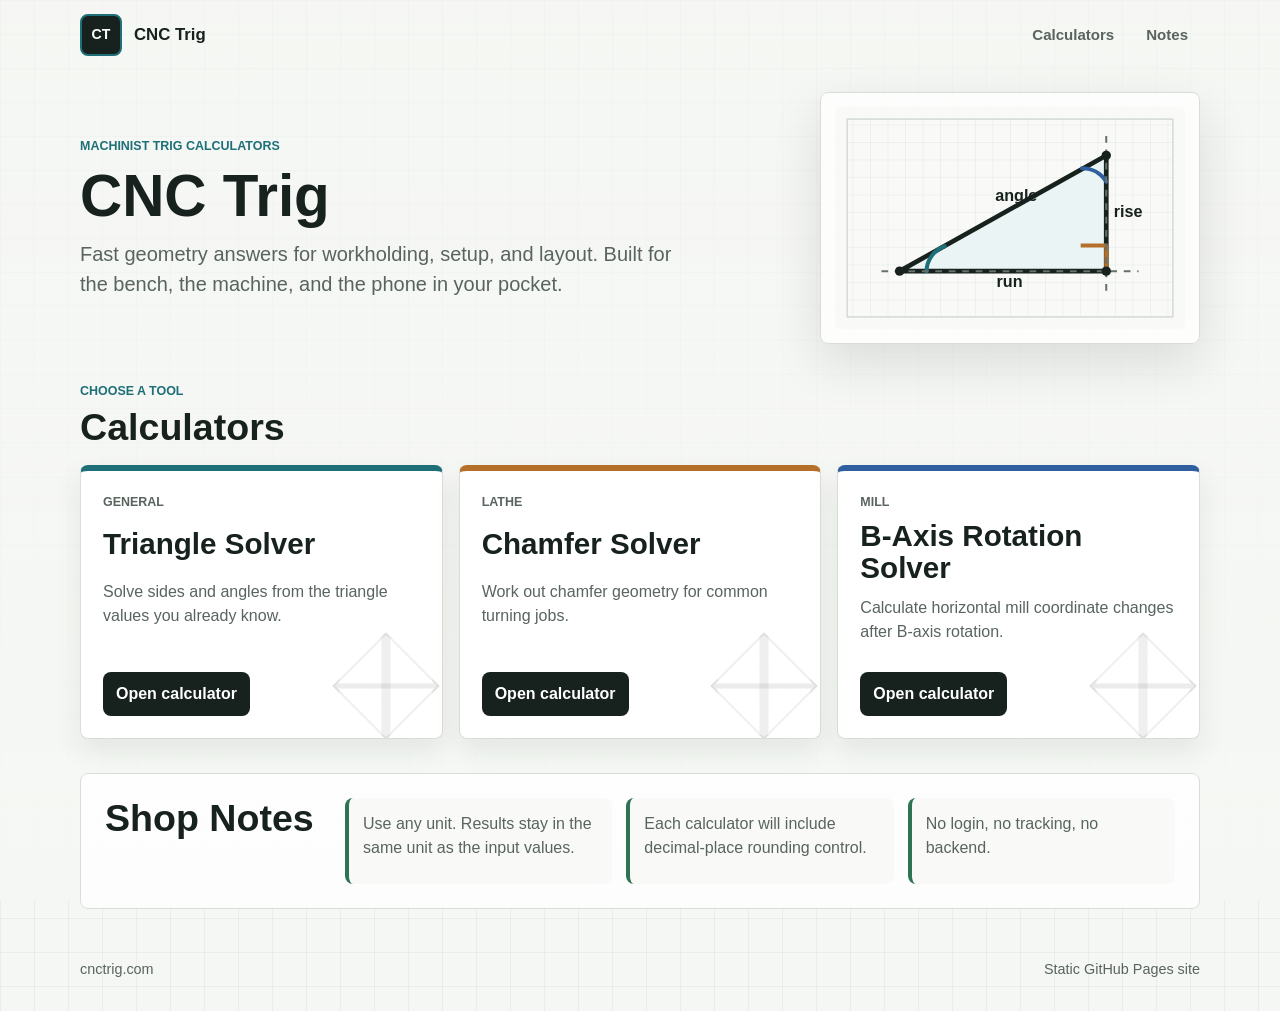
==== index.html @ 96c4a6f0 "Add CNC Trig homepage" ====
<!doctype html>
<html lang="en">
  <head>
    <meta charset="utf-8">
    <meta name="viewport" content="width=device-width, initial-scale=1">
    <meta name="description" content="Shop-friendly trig and geometry calculators for machinists.">
    <title>CNC Trig | Machinist Calculators</title>
    <link rel="stylesheet" href="styles.css">
  </head>
  <body>
    <header class="site-header">
      <a class="brand" href="index.html" aria-label="CNC Trig home">
        <span class="brand-mark" aria-hidden="true">CT</span>
        <span>CNC Trig</span>
      </a>
      <nav class="top-nav" aria-label="Primary navigation">
        <a href="#calculators">Calculators</a>
        <a href="#notes">Notes</a>
      </nav>
    </header>

    <main>
      <section class="intro-section" aria-labelledby="page-title">
        <div class="intro-copy">
          <p class="eyebrow">Machinist Trig Calculators</p>
          <h1 id="page-title">CNC Trig</h1>
          <p class="intro-text">
            Fast geometry answers for workholding, setup, and layout. Built for the bench, the machine,
            and the phone in your pocket.
          </p>
        </div>

        <figure class="diagram-panel" aria-label="Machinist triangle diagram">
          <img src="assets/cnc-trig-mark.svg" alt="Right triangle layout diagram with grid and angle marks">
        </figure>
      </section>

      <section class="calculator-section" id="calculators" aria-labelledby="calculator-heading">
        <div class="section-heading">
          <p class="eyebrow">Choose A Tool</p>
          <h2 id="calculator-heading">Calculators</h2>
        </div>

        <div class="calculator-grid">
          <a class="calculator-card card-triangle" href="calculators/triangle.html">
            <span class="card-kicker">General</span>
            <span class="card-title">Triangle Solver</span>
            <span class="card-copy">Solve sides and angles from the triangle values you already know.</span>
            <span class="card-action">Open calculator</span>
          </a>

          <a class="calculator-card card-chamfer" href="calculators/lathe-chamfer.html">
            <span class="card-kicker">Lathe</span>
            <span class="card-title">Chamfer Solver</span>
            <span class="card-copy">Work out chamfer geometry for common turning jobs.</span>
            <span class="card-action">Open calculator</span>
          </a>

          <a class="calculator-card card-axis" href="calculators/b-axis-rotation.html">
            <span class="card-kicker">Mill</span>
            <span class="card-title">B-Axis Rotation Solver</span>
            <span class="card-copy">Calculate horizontal mill coordinate changes after B-axis rotation.</span>
            <span class="card-action">Open calculator</span>
          </a>
        </div>
      </section>

      <section class="notes-section" id="notes" aria-labelledby="notes-heading">
        <h2 id="notes-heading">Shop Notes</h2>
        <div class="note-list">
          <p>Use any unit. Results stay in the same unit as the input values.</p>
          <p>Each calculator will include decimal-place rounding control.</p>
          <p>No login, no tracking, no backend.</p>
        </div>
      </section>
    </main>

    <footer class="site-footer">
      <span>cnctrig.com</span>
      <span>Static GitHub Pages site</span>
    </footer>
  </body>
</html>
---- styles.css ----
:root {
  color-scheme: light;
  --bg: #f5f7f4;
  --panel: #ffffff;
  --ink: #17211d;
  --muted: #58645d;
  --line: #d8ded6;
  --steel: #1f6f78;
  --blue: #2f5f9e;
  --green: #2f7355;
  --brass: #b46f2a;
  --shadow: 0 18px 50px rgba(24, 32, 29, 0.12);
  --radius: 8px;
}

* {
  box-sizing: border-box;
}

html {
  scroll-behavior: smooth;
}

body {
  min-width: 320px;
  margin: 0;
  color: var(--ink);
  font-family: Arial, Helvetica, sans-serif;
  line-height: 1.5;
  letter-spacing: 0;
  background:
    linear-gradient(rgba(23, 33, 29, 0.045) 1px, transparent 1px),
    linear-gradient(90deg, rgba(23, 33, 29, 0.045) 1px, transparent 1px),
    var(--bg);
  background-size: 34px 34px;
}

body::before {
  position: fixed;
  inset: 0;
  z-index: -1;
  content: "";
  background: linear-gradient(180deg, rgba(245, 247, 244, 0.55), rgba(245, 247, 244, 0.96));
  pointer-events: none;
}

a {
  color: inherit;
}

.site-header,
.site-footer,
main {
  width: min(1120px, calc(100% - 32px));
  margin-inline: auto;
}

.site-header {
  display: flex;
  align-items: center;
  justify-content: space-between;
  gap: 20px;
  min-height: 70px;
}

.brand {
  display: inline-flex;
  align-items: center;
  gap: 12px;
  color: var(--ink);
  font-size: 1.05rem;
  font-weight: 800;
  text-decoration: none;
}

.brand-mark {
  display: inline-grid;
  width: 42px;
  height: 42px;
  place-items: center;
  color: #ffffff;
  font-size: 0.88rem;
  background: var(--ink);
  border: 2px solid var(--steel);
  border-radius: var(--radius);
}

.top-nav {
  display: flex;
  gap: 8px;
  align-items: center;
}

.top-nav a {
  min-height: 40px;
  padding: 9px 12px;
  color: var(--muted);
  font-size: 0.94rem;
  font-weight: 700;
  text-decoration: none;
  border-radius: var(--radius);
}

.top-nav a:hover,
.top-nav a:focus-visible {
  color: var(--ink);
  background: rgba(31, 111, 120, 0.1);
  outline: none;
}

main {
  padding-bottom: 28px;
}

.intro-section {
  display: grid;
  grid-template-columns: minmax(0, 1fr) minmax(260px, 380px);
  gap: 28px;
  align-items: center;
  min-height: 270px;
  padding: 22px 0 24px;
}

.intro-copy {
  max-width: 680px;
}

.eyebrow {
  margin: 0 0 10px;
  color: var(--steel);
  font-size: 0.78rem;
  font-weight: 800;
  text-transform: uppercase;
}

h1,
h2,
p {
  margin-top: 0;
}

h1 {
  max-width: 780px;
  margin-bottom: 14px;
  font-size: clamp(2.15rem, 5vw, 3.65rem);
  line-height: 1.02;
  letter-spacing: 0;
}

h2 {
  margin-bottom: 0;
  font-size: clamp(1.7rem, 4vw, 2.35rem);
  line-height: 1.08;
  letter-spacing: 0;
}

.intro-text {
  max-width: 620px;
  margin-bottom: 0;
  color: var(--muted);
  font-size: clamp(1rem, 2.4vw, 1.25rem);
}

.diagram-panel {
  justify-self: end;
  width: min(100%, 380px);
  min-height: 210px;
  margin: 0;
  padding: 14px;
  background: rgba(255, 255, 255, 0.74);
  border: 1px solid var(--line);
  border-radius: var(--radius);
  box-shadow: var(--shadow);
}

.diagram-panel img {
  display: block;
  width: 100%;
  height: auto;
}

.calculator-section {
  padding: 14px 0 34px;
}

.section-heading {
  display: block;
  margin-bottom: 18px;
}

.section-heading .eyebrow {
  margin-bottom: 6px;
}

.calculator-grid {
  display: grid;
  grid-template-columns: repeat(3, minmax(0, 1fr));
  gap: 16px;
}

.calculator-card {
  position: relative;
  display: grid;
  min-height: 250px;
  padding: 22px;
  overflow: hidden;
  text-decoration: none;
  background: var(--panel);
  border: 1px solid var(--line);
  border-top: 6px solid var(--steel);
  border-radius: var(--radius);
  box-shadow: 0 12px 28px rgba(24, 32, 29, 0.08);
  transition: transform 150ms ease, box-shadow 150ms ease, border-color 150ms ease;
}

.calculator-card::after {
  position: absolute;
  right: 18px;
  bottom: 14px;
  width: 72px;
  height: 72px;
  content: "";
  background:
    linear-gradient(135deg, transparent 47%, rgba(23, 33, 29, 0.12) 48% 52%, transparent 53%),
    linear-gradient(45deg, transparent 45%, rgba(23, 33, 29, 0.1) 46% 54%, transparent 55%);
  border: 2px solid rgba(23, 33, 29, 0.1);
  opacity: 0.7;
  transform: rotate(45deg);
}

.calculator-card:hover,
.calculator-card:focus-visible {
  border-color: rgba(23, 33, 29, 0.22);
  box-shadow: 0 18px 38px rgba(24, 32, 29, 0.14);
  outline: none;
  transform: translateY(-3px);
}

.card-triangle {
  border-top-color: var(--steel);
}

.card-chamfer {
  border-top-color: var(--brass);
}

.card-axis {
  border-top-color: var(--blue);
}

.card-kicker,
.card-title,
.card-copy,
.card-action {
  position: relative;
  z-index: 1;
}

.card-kicker {
  color: var(--muted);
  font-size: 0.78rem;
  font-weight: 800;
  text-transform: uppercase;
}

.card-title {
  align-self: start;
  margin-top: 8px;
  color: var(--ink);
  font-size: clamp(1.45rem, 2.4vw, 1.85rem);
  font-weight: 800;
  line-height: 1.08;
}

.card-copy {
  align-self: start;
  margin-top: 12px;
  color: var(--muted);
  font-size: 1rem;
}

.card-action {
  align-self: end;
  justify-self: start;
  min-height: 42px;
  margin-top: 28px;
  padding: 10px 13px;
  color: #ffffff;
  font-weight: 800;
  background: var(--ink);
  border-radius: var(--radius);
}

.notes-section {
  display: grid;
  grid-template-columns: 220px minmax(0, 1fr);
  gap: 20px;
  padding: 24px;
  background: rgba(255, 255, 255, 0.78);
  border: 1px solid var(--line);
  border-radius: var(--radius);
}

.note-list {
  display: grid;
  grid-template-columns: repeat(3, minmax(0, 1fr));
  gap: 14px;
}

.note-list p {
  min-height: 86px;
  margin: 0;
  padding: 14px;
  color: var(--muted);
  background: #f9faf8;
  border-left: 4px solid var(--green);
  border-radius: var(--radius);
}

.site-footer {
  display: flex;
  justify-content: space-between;
  gap: 16px;
  padding: 22px 0 30px;
  color: var(--muted);
  font-size: 0.9rem;
}

.placeholder-main {
  display: grid;
  min-height: calc(100vh - 136px);
  place-items: center;
  padding: 36px 0;
}

.placeholder-panel {
  width: min(720px, 100%);
  padding: 28px;
  background: var(--panel);
  border: 1px solid var(--line);
  border-top: 6px solid var(--steel);
  border-radius: var(--radius);
  box-shadow: var(--shadow);
}

.placeholder-panel p {
  color: var(--muted);
}

.back-link {
  display: inline-flex;
  min-height: 42px;
  align-items: center;
  margin-top: 14px;
  padding: 10px 13px;
  color: #ffffff;
  font-weight: 800;
  text-decoration: none;
  background: var(--ink);
  border-radius: var(--radius);
}

.back-link:hover,
.back-link:focus-visible {
  background: var(--steel);
  outline: none;
}

@media (max-width: 860px) {
  .intro-section,
  .calculator-grid,
  .notes-section,
  .note-list {
    grid-template-columns: 1fr;
  }

  .intro-section {
    gap: 20px;
    min-height: auto;
    padding-top: 18px;
  }

  .diagram-panel {
    max-width: 520px;
  }

  .calculator-card {
    min-height: 210px;
  }
}

@media (max-width: 560px) {
  .site-header,
  .site-footer,
  main {
    width: min(100% - 22px, 1120px);
  }

  .site-header,
  .site-footer {
    align-items: flex-start;
    flex-direction: column;
  }

  .top-nav {
    width: 100%;
  }

  .top-nav a {
    flex: 1;
    text-align: center;
  }

  .diagram-panel {
    padding: 12px;
  }

  .calculator-card,
  .notes-section,
  .placeholder-panel {
    padding: 18px;
  }
}
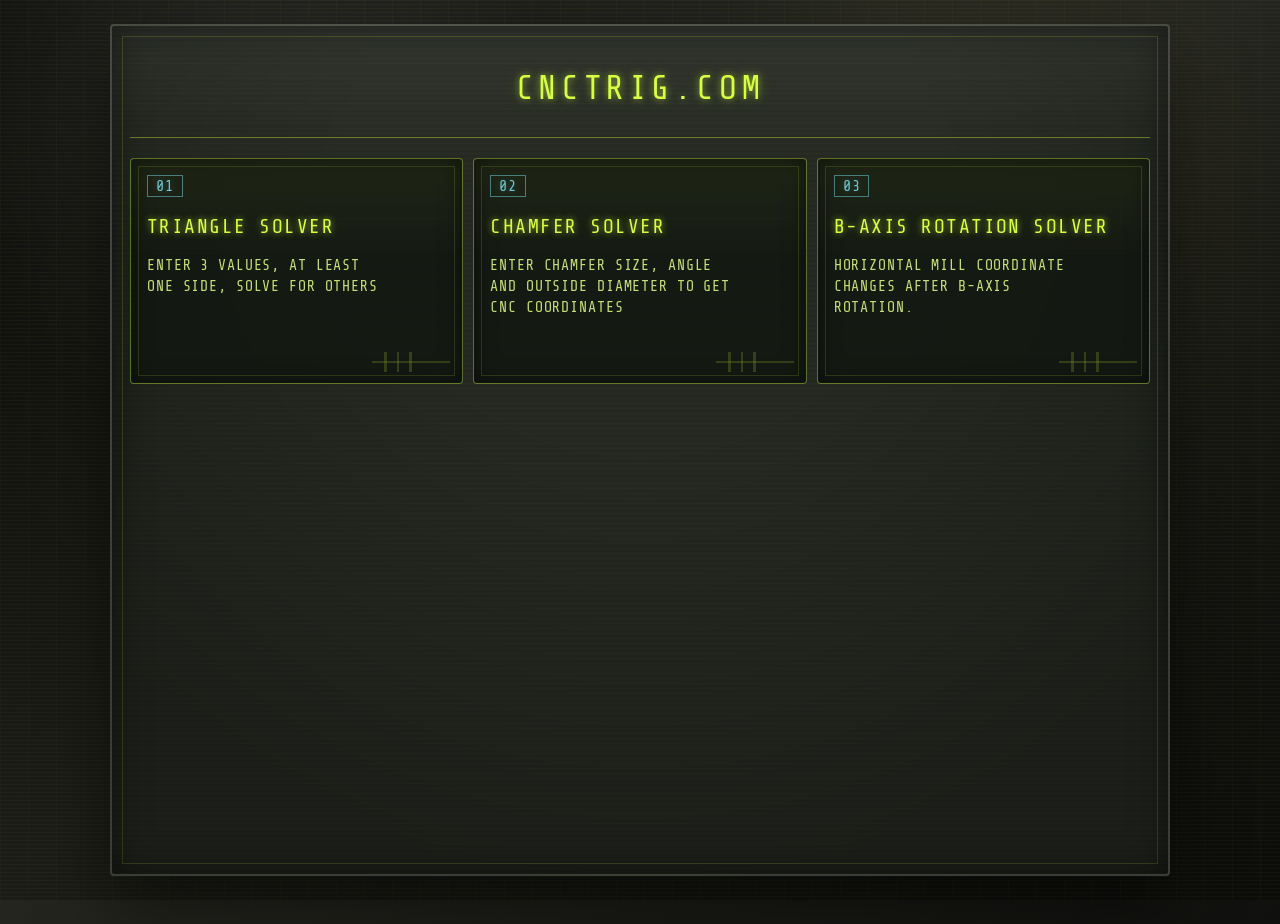
==== commit d6294e82: "Restyle homepage like CNC screen" ====
--- a/index.html
+++ b/index.html
@@ -3,81 +3,38 @@
   <head>
     <meta charset="utf-8">
     <meta name="viewport" content="width=device-width, initial-scale=1">
-    <meta name="description" content="Shop-friendly trig and geometry calculators for machinists.">
-    <title>CNC Trig | Machinist Calculators</title>
+    <meta name="description" content="TRIG AND GEOMETRY CALCULATORS FOR MACHINISTS.">
+    <title>CNC TRIG | MACHINIST CALCULATORS</title>
     <link rel="stylesheet" href="styles.css">
   </head>
   <body>
-    <header class="site-header">
-      <a class="brand" href="index.html" aria-label="CNC Trig home">
-        <span class="brand-mark" aria-hidden="true">CT</span>
-        <span>CNC Trig</span>
-      </a>
-      <nav class="top-nav" aria-label="Primary navigation">
-        <a href="#calculators">Calculators</a>
-        <a href="#notes">Notes</a>
-      </nav>
-    </header>
-
-    <main>
-      <section class="intro-section" aria-labelledby="page-title">
-        <div class="intro-copy">
-          <p class="eyebrow">Machinist Trig Calculators</p>
-          <h1 id="page-title">CNC Trig</h1>
-          <p class="intro-text">
-            Fast geometry answers for workholding, setup, and layout. Built for the bench, the machine,
-            and the phone in your pocket.
-          </p>
-        </div>
-
-        <figure class="diagram-panel" aria-label="Machinist triangle diagram">
-          <img src="assets/cnc-trig-mark.svg" alt="Right triangle layout diagram with grid and angle marks">
-        </figure>
+    <main class="screen-shell">
+      <section class="screen-header" aria-labelledby="page-title">
+        <h1 id="page-title">CNCTRIG.COM</h1>
       </section>
 
       <section class="calculator-section" id="calculators" aria-labelledby="calculator-heading">
-        <div class="section-heading">
-          <p class="eyebrow">Choose A Tool</p>
-          <h2 id="calculator-heading">Calculators</h2>
-        </div>
-
+        <h2 class="visually-hidden" id="calculator-heading">CALCULATORS</h2>
         <div class="calculator-grid">
           <a class="calculator-card card-triangle" href="calculators/triangle.html">
-            <span class="card-kicker">General</span>
-            <span class="card-title">Triangle Solver</span>
-            <span class="card-copy">Solve sides and angles from the triangle values you already know.</span>
-            <span class="card-action">Open calculator</span>
+            <span class="card-index">01</span>
+            <span class="card-title">TRIANGLE SOLVER</span>
+            <span class="card-copy">ENTER 3 VALUES, AT LEAST ONE SIDE, SOLVE FOR OTHERS</span>
           </a>
 
           <a class="calculator-card card-chamfer" href="calculators/lathe-chamfer.html">
-            <span class="card-kicker">Lathe</span>
-            <span class="card-title">Chamfer Solver</span>
-            <span class="card-copy">Work out chamfer geometry for common turning jobs.</span>
-            <span class="card-action">Open calculator</span>
+            <span class="card-index">02</span>
+            <span class="card-title">CHAMFER SOLVER</span>
+            <span class="card-copy">ENTER CHAMFER SIZE, ANGLE AND OUTSIDE DIAMETER TO GET CNC COORDINATES</span>
           </a>
 
           <a class="calculator-card card-axis" href="calculators/b-axis-rotation.html">
-            <span class="card-kicker">Mill</span>
-            <span class="card-title">B-Axis Rotation Solver</span>
-            <span class="card-copy">Calculate horizontal mill coordinate changes after B-axis rotation.</span>
-            <span class="card-action">Open calculator</span>
+            <span class="card-index">03</span>
+            <span class="card-title">B-AXIS ROTATION SOLVER</span>
+            <span class="card-copy">HORIZONTAL MILL COORDINATE CHANGES AFTER B-AXIS ROTATION.</span>
           </a>
         </div>
       </section>
-
-      <section class="notes-section" id="notes" aria-labelledby="notes-heading">
-        <h2 id="notes-heading">Shop Notes</h2>
-        <div class="note-list">
-          <p>Use any unit. Results stay in the same unit as the input values.</p>
-          <p>Each calculator will include decimal-place rounding control.</p>
-          <p>No login, no tracking, no backend.</p>
-        </div>
-      </section>
     </main>
-
-    <footer class="site-footer">
-      <span>cnctrig.com</span>
-      <span>Static GitHub Pages site</span>
-    </footer>
   </body>
 </html>
--- a/styles.css
+++ b/styles.css
@@ -1,16 +1,26 @@
 :root {
-  color-scheme: light;
-  --bg: #f5f7f4;
-  --panel: #ffffff;
-  --ink: #17211d;
-  --muted: #58645d;
-  --line: #d8ded6;
-  --steel: #1f6f78;
-  --blue: #2f5f9e;
-  --green: #2f7355;
-  --brass: #b46f2a;
-  --shadow: 0 18px 50px rgba(24, 32, 29, 0.12);
-  --radius: 8px;
+  color-scheme: dark;
+  --cabinet: #151612;
+  --screen: #242820;
+  --screen-deep: #181b16;
+  --phosphor: #d7ff42;
+  --phosphor-soft: #a7cb32;
+  --amber: #ffbf42;
+  --cyan: #6ec7d1;
+  --dim: #70805a;
+  --line: rgba(215, 255, 66, 0.38);
+  --line-strong: rgba(215, 255, 66, 0.72);
+  --shadow: 0 26px 70px rgba(0, 0, 0, 0.5);
+  --radius: 4px;
+}
+
+@font-face {
+  font-family: "Share Tech Mono";
+  src:
+    url("assets/fonts/ShareTechMono-Regular.ttf") format("truetype"),
+    local("Share Tech Mono"),
+    local("ShareTechMono-Regular");
+  font-display: swap;
 }
 
 * {
@@ -18,119 +28,111 @@
 }
 
 html {
-  scroll-behavior: smooth;
+  min-width: 320px;
 }
 
 body {
   min-width: 320px;
+  min-height: 100vh;
   margin: 0;
-  color: var(--ink);
-  font-family: Arial, Helvetica, sans-serif;
-  line-height: 1.5;
-  letter-spacing: 0;
-  background:
-    linear-gradient(rgba(23, 33, 29, 0.045) 1px, transparent 1px),
-    linear-gradient(90deg, rgba(23, 33, 29, 0.045) 1px, transparent 1px),
-    var(--bg);
-  background-size: 34px 34px;
-}
-
-body::before {
+  color: var(--phosphor);
+  font-family: "Share Tech Mono", "Courier New", Consolas, monospace;
+  line-height: 1.28;
+  letter-spacing: 0.055em;
+  text-transform: uppercase;
+  background:
+    radial-gradient(circle at 18% 12%, rgba(255, 255, 255, 0.08), transparent 24%),
+    radial-gradient(circle at 78% 20%, rgba(255, 191, 66, 0.06), transparent 26%),
+    linear-gradient(145deg, #0d0e0b, #25261f 48%, #10110e);
+}
+
+body::before,
+body::after {
   position: fixed;
   inset: 0;
+  pointer-events: none;
+  content: "";
+}
+
+body::before {
   z-index: -1;
-  content: "";
-  background: linear-gradient(180deg, rgba(245, 247, 244, 0.55), rgba(245, 247, 244, 0.96));
-  pointer-events: none;
+  background-image:
+    linear-gradient(rgba(215, 255, 66, 0.045) 1px, transparent 1px),
+    linear-gradient(90deg, rgba(215, 255, 66, 0.028) 1px, transparent 1px);
+  background-size: 100% 4px, 28px 28px;
+  mix-blend-mode: screen;
+}
+
+body::after {
+  background:
+    linear-gradient(rgba(255, 255, 255, 0.03), transparent 28%),
+    radial-gradient(circle at 50% 18%, transparent 0 30%, rgba(0, 0, 0, 0.24) 74%);
 }
 
 a {
   color: inherit;
 }
 
+.screen-shell,
 .site-header,
-.site-footer,
-main {
-  width: min(1120px, calc(100% - 32px));
+.placeholder-main {
+  width: min(1060px, calc(100% - 32px));
   margin-inline: auto;
 }
 
-.site-header {
-  display: flex;
-  align-items: center;
-  justify-content: space-between;
-  gap: 20px;
-  min-height: 70px;
-}
-
-.brand {
-  display: inline-flex;
-  align-items: center;
-  gap: 12px;
-  color: var(--ink);
-  font-size: 1.05rem;
-  font-weight: 800;
-  text-decoration: none;
-}
-
-.brand-mark {
-  display: inline-grid;
-  width: 42px;
-  height: 42px;
+.screen-shell {
+  position: relative;
+  min-height: calc(100vh - 48px);
+  margin-top: 24px;
+  margin-bottom: 24px;
+  padding: 18px;
+  overflow: hidden;
+  background:
+    linear-gradient(180deg, rgba(255, 255, 255, 0.04), transparent 14%),
+    var(--screen);
+  border: 2px solid #4d5146;
+  border-radius: var(--radius);
+  box-shadow: var(--shadow), inset 0 0 36px rgba(0, 0, 0, 0.56);
+}
+
+.screen-shell::before {
+  position: absolute;
+  inset: 10px;
+  z-index: 0;
+  content: "";
+  border: 1px solid rgba(215, 255, 66, 0.18);
+  pointer-events: none;
+}
+
+.screen-shell::after {
+  position: absolute;
+  inset: 0;
+  z-index: 0;
+  content: "";
+  background:
+    repeating-linear-gradient(
+      0deg,
+      rgba(255, 255, 255, 0.035) 0,
+      rgba(255, 255, 255, 0.035) 1px,
+      transparent 1px,
+      transparent 5px
+    );
+  opacity: 0.52;
+  pointer-events: none;
+}
+
+.screen-header,
+.calculator-section {
+  position: relative;
+  z-index: 1;
+}
+
+.screen-header {
+  display: grid;
+  min-height: 94px;
   place-items: center;
-  color: #ffffff;
-  font-size: 0.88rem;
-  background: var(--ink);
-  border: 2px solid var(--steel);
-  border-radius: var(--radius);
-}
-
-.top-nav {
-  display: flex;
-  gap: 8px;
-  align-items: center;
-}
-
-.top-nav a {
-  min-height: 40px;
-  padding: 9px 12px;
-  color: var(--muted);
-  font-size: 0.94rem;
-  font-weight: 700;
-  text-decoration: none;
-  border-radius: var(--radius);
-}
-
-.top-nav a:hover,
-.top-nav a:focus-visible {
-  color: var(--ink);
-  background: rgba(31, 111, 120, 0.1);
-  outline: none;
-}
-
-main {
-  padding-bottom: 28px;
-}
-
-.intro-section {
-  display: grid;
-  grid-template-columns: minmax(0, 1fr) minmax(260px, 380px);
-  gap: 28px;
-  align-items: center;
-  min-height: 270px;
-  padding: 22px 0 24px;
-}
-
-.intro-copy {
-  max-width: 680px;
-}
-
-.eyebrow {
-  margin: 0 0 10px;
-  color: var(--steel);
-  font-size: 0.78rem;
-  font-weight: 800;
-  text-transform: uppercase;
+  padding: 15px 12px 17px;
+  border-bottom: 1px solid var(--line);
 }
 
 h1,
@@ -140,211 +142,168 @@
 }
 
 h1 {
-  max-width: 780px;
-  margin-bottom: 14px;
-  font-size: clamp(2.15rem, 5vw, 3.65rem);
-  line-height: 1.02;
-  letter-spacing: 0;
+  margin-bottom: 0;
+  color: var(--phosphor);
+  font-size: 2.05rem;
+  font-weight: 400;
+  line-height: 1;
+  letter-spacing: 0.14em;
+  text-align: center;
+  text-shadow:
+    0 0 7px rgba(215, 255, 66, 0.55),
+    0 0 18px rgba(215, 255, 66, 0.22);
 }
 
 h2 {
   margin-bottom: 0;
-  font-size: clamp(1.7rem, 4vw, 2.35rem);
-  line-height: 1.08;
-  letter-spacing: 0;
-}
-
-.intro-text {
-  max-width: 620px;
-  margin-bottom: 0;
-  color: var(--muted);
-  font-size: clamp(1rem, 2.4vw, 1.25rem);
-}
-
-.diagram-panel {
-  justify-self: end;
-  width: min(100%, 380px);
-  min-height: 210px;
-  margin: 0;
-  padding: 14px;
-  background: rgba(255, 255, 255, 0.74);
-  border: 1px solid var(--line);
-  border-radius: var(--radius);
-  box-shadow: var(--shadow);
-}
-
-.diagram-panel img {
-  display: block;
-  width: 100%;
-  height: auto;
+  font-size: 1.5rem;
 }
 
 .calculator-section {
-  padding: 14px 0 34px;
-}
-
-.section-heading {
-  display: block;
-  margin-bottom: 18px;
-}
-
-.section-heading .eyebrow {
-  margin-bottom: 6px;
+  padding: 20px 0 2px;
 }
 
 .calculator-grid {
   display: grid;
   grid-template-columns: repeat(3, minmax(0, 1fr));
-  gap: 16px;
+  gap: 10px;
 }
 
 .calculator-card {
   position: relative;
   display: grid;
-  min-height: 250px;
-  padding: 22px;
+  grid-template-rows: auto auto 1fr;
+  min-height: 226px;
+  padding: 16px;
   overflow: hidden;
   text-decoration: none;
-  background: var(--panel);
+  background:
+    linear-gradient(180deg, rgba(215, 255, 66, 0.06), transparent 44%),
+    rgba(19, 23, 17, 0.84);
   border: 1px solid var(--line);
-  border-top: 6px solid var(--steel);
   border-radius: var(--radius);
-  box-shadow: 0 12px 28px rgba(24, 32, 29, 0.08);
-  transition: transform 150ms ease, box-shadow 150ms ease, border-color 150ms ease;
+  box-shadow: inset 0 0 22px rgba(0, 0, 0, 0.5);
+  transition: border-color 140ms ease, color 140ms ease, transform 140ms ease, background-color 140ms ease;
+}
+
+.calculator-card::before {
+  position: absolute;
+  inset: 7px;
+  content: "";
+  border: 1px solid rgba(215, 255, 66, 0.14);
+  pointer-events: none;
 }
 
 .calculator-card::after {
   position: absolute;
-  right: 18px;
-  bottom: 14px;
-  width: 72px;
-  height: 72px;
-  content: "";
-  background:
-    linear-gradient(135deg, transparent 47%, rgba(23, 33, 29, 0.12) 48% 52%, transparent 53%),
-    linear-gradient(45deg, transparent 45%, rgba(23, 33, 29, 0.1) 46% 54%, transparent 55%);
-  border: 2px solid rgba(23, 33, 29, 0.1);
-  opacity: 0.7;
-  transform: rotate(45deg);
+  right: 12px;
+  bottom: 11px;
+  width: 78px;
+  height: 20px;
+  content: "";
+  background:
+    linear-gradient(90deg, transparent 0 16%, var(--line) 16% 19%, transparent 19% 32%, var(--line) 32% 35%, transparent 35% 48%, var(--line) 48% 51%, transparent 51%),
+    linear-gradient(var(--line), var(--line));
+  background-repeat: no-repeat;
+  background-size: 100% 100%, 100% 2px;
+  background-position: 0 0, 0 50%;
+  opacity: 0.45;
 }
 
 .calculator-card:hover,
 .calculator-card:focus-visible {
-  border-color: rgba(23, 33, 29, 0.22);
-  box-shadow: 0 18px 38px rgba(24, 32, 29, 0.14);
+  color: #f5ff9a;
+  background-color: rgba(30, 37, 24, 0.92);
+  border-color: var(--line-strong);
   outline: none;
-  transform: translateY(-3px);
-}
-
-.card-triangle {
-  border-top-color: var(--steel);
-}
-
-.card-chamfer {
-  border-top-color: var(--brass);
-}
-
-.card-axis {
-  border-top-color: var(--blue);
-}
-
-.card-kicker,
+  transform: translateY(-2px);
+}
+
+.calculator-card:hover .card-index,
+.calculator-card:focus-visible .card-index {
+  color: var(--amber);
+}
+
+.card-index,
 .card-title,
-.card-copy,
-.card-action {
+.card-copy {
   position: relative;
   z-index: 1;
 }
 
-.card-kicker {
-  color: var(--muted);
-  font-size: 0.78rem;
-  font-weight: 800;
-  text-transform: uppercase;
+.card-index {
+  width: max-content;
+  margin-bottom: 18px;
+  padding: 3px 8px 2px;
+  color: var(--cyan);
+  font-size: 0.95rem;
+  font-weight: 400;
+  line-height: 1;
+  border: 1px solid rgba(110, 199, 209, 0.56);
+  text-shadow: 0 0 8px rgba(110, 199, 209, 0.32);
 }
 
 .card-title {
-  align-self: start;
-  margin-top: 8px;
-  color: var(--ink);
-  font-size: clamp(1.45rem, 2.4vw, 1.85rem);
-  font-weight: 800;
-  line-height: 1.08;
+  color: var(--phosphor);
+  font-size: 1.24rem;
+  font-weight: 400;
+  line-height: 1.18;
+  letter-spacing: 0.075em;
+  text-shadow:
+    0 0 6px rgba(215, 255, 66, 0.58),
+    0 0 14px rgba(215, 255, 66, 0.2);
 }
 
 .card-copy {
-  align-self: start;
-  margin-top: 12px;
-  color: var(--muted);
-  font-size: 1rem;
-}
-
-.card-action {
-  align-self: end;
-  justify-self: start;
-  min-height: 42px;
-  margin-top: 28px;
-  padding: 10px 13px;
-  color: #ffffff;
-  font-weight: 800;
-  background: var(--ink);
-  border-radius: var(--radius);
-}
-
-.notes-section {
+  max-width: 31ch;
+  margin-top: 16px;
+  margin-bottom: 0;
+  color: #c5dd76;
+  font-size: 0.93rem;
+  line-height: 1.42;
+}
+
+.site-header {
+  display: flex;
+  min-height: 76px;
+  align-items: center;
+}
+
+.brand {
+  color: var(--phosphor);
+  font-size: 1.05rem;
+  font-weight: 400;
+  letter-spacing: 0.12em;
+  text-decoration: none;
+  text-shadow: 0 0 8px rgba(215, 255, 66, 0.46);
+}
+
+.placeholder-main {
   display: grid;
-  grid-template-columns: 220px minmax(0, 1fr);
-  gap: 20px;
+  min-height: calc(100vh - 108px);
+  place-items: center;
+  padding: 30px 0;
+}
+
+.placeholder-panel {
+  width: min(720px, 100%);
   padding: 24px;
-  background: rgba(255, 255, 255, 0.78);
+  background: rgba(19, 23, 17, 0.88);
   border: 1px solid var(--line);
   border-radius: var(--radius);
-}
-
-.note-list {
-  display: grid;
-  grid-template-columns: repeat(3, minmax(0, 1fr));
-  gap: 14px;
-}
-
-.note-list p {
-  min-height: 86px;
-  margin: 0;
-  padding: 14px;
-  color: var(--muted);
-  background: #f9faf8;
-  border-left: 4px solid var(--green);
-  border-radius: var(--radius);
-}
-
-.site-footer {
-  display: flex;
-  justify-content: space-between;
-  gap: 16px;
-  padding: 22px 0 30px;
-  color: var(--muted);
-  font-size: 0.9rem;
-}
-
-.placeholder-main {
-  display: grid;
-  min-height: calc(100vh - 136px);
-  place-items: center;
-  padding: 36px 0;
-}
-
-.placeholder-panel {
-  width: min(720px, 100%);
-  padding: 28px;
-  background: var(--panel);
-  border: 1px solid var(--line);
-  border-top: 6px solid var(--steel);
-  border-radius: var(--radius);
-  box-shadow: var(--shadow);
+  box-shadow: var(--shadow), inset 0 0 22px rgba(0, 0, 0, 0.5);
+}
+
+.eyebrow {
+  margin: 0 0 8px;
+  color: var(--cyan);
+  font-size: 0.92rem;
+  font-weight: 400;
+  text-transform: uppercase;
 }
 
 .placeholder-panel p {
-  color: var(--muted);
+  color: #c5dd76;
 }
 
 .back-link {
@@ -352,72 +311,84 @@
   min-height: 42px;
   align-items: center;
   margin-top: 14px;
-  padding: 10px 13px;
-  color: #ffffff;
-  font-weight: 800;
+  padding: 9px 12px;
+  color: var(--screen-deep);
+  font-size: 0.95rem;
+  font-weight: 400;
   text-decoration: none;
-  background: var(--ink);
+  background: var(--phosphor);
   border-radius: var(--radius);
 }
 
 .back-link:hover,
 .back-link:focus-visible {
-  background: var(--steel);
+  color: #080907;
+  background: var(--amber);
   outline: none;
 }
 
+.visually-hidden {
+  position: absolute;
+  width: 1px;
+  height: 1px;
+  padding: 0;
+  overflow: hidden;
+  clip: rect(0, 0, 0, 0);
+  white-space: nowrap;
+  border: 0;
+}
+
 @media (max-width: 860px) {
-  .intro-section,
-  .calculator-grid,
-  .notes-section,
-  .note-list {
+  .calculator-grid {
     grid-template-columns: 1fr;
   }
 
-  .intro-section {
-    gap: 20px;
+  .screen-shell {
     min-height: auto;
+  }
+
+  .calculator-card {
+    min-height: 168px;
+  }
+
+  .card-copy {
+    max-width: 40ch;
+  }
+}
+
+@media (max-width: 560px) {
+  .screen-shell,
+  .site-header,
+  .placeholder-main {
+    width: min(100% - 20px, 1060px);
+  }
+
+  .screen-shell {
+    margin-top: 10px;
+    margin-bottom: 10px;
+    padding: 14px;
+  }
+
+  .screen-header {
+    min-height: 78px;
+    padding: 12px 8px 16px;
+  }
+
+  h1 {
+    font-size: 1.5rem;
+    letter-spacing: 0.1em;
+  }
+
+  .calculator-section {
     padding-top: 18px;
   }
 
-  .diagram-panel {
-    max-width: 520px;
-  }
-
-  .calculator-card {
-    min-height: 210px;
-  }
-}
-
-@media (max-width: 560px) {
-  .site-header,
-  .site-footer,
-  main {
-    width: min(100% - 22px, 1120px);
-  }
-
-  .site-header,
-  .site-footer {
-    align-items: flex-start;
-    flex-direction: column;
-  }
-
-  .top-nav {
-    width: 100%;
-  }
-
-  .top-nav a {
-    flex: 1;
-    text-align: center;
-  }
-
-  .diagram-panel {
-    padding: 12px;
-  }
-
   .calculator-card,
-  .notes-section,
   .placeholder-panel {
-    padding: 18px;
-  }
-}
+    padding: 16px;
+  }
+
+  .card-title {
+    font-size: 1.08rem;
+  }
+}
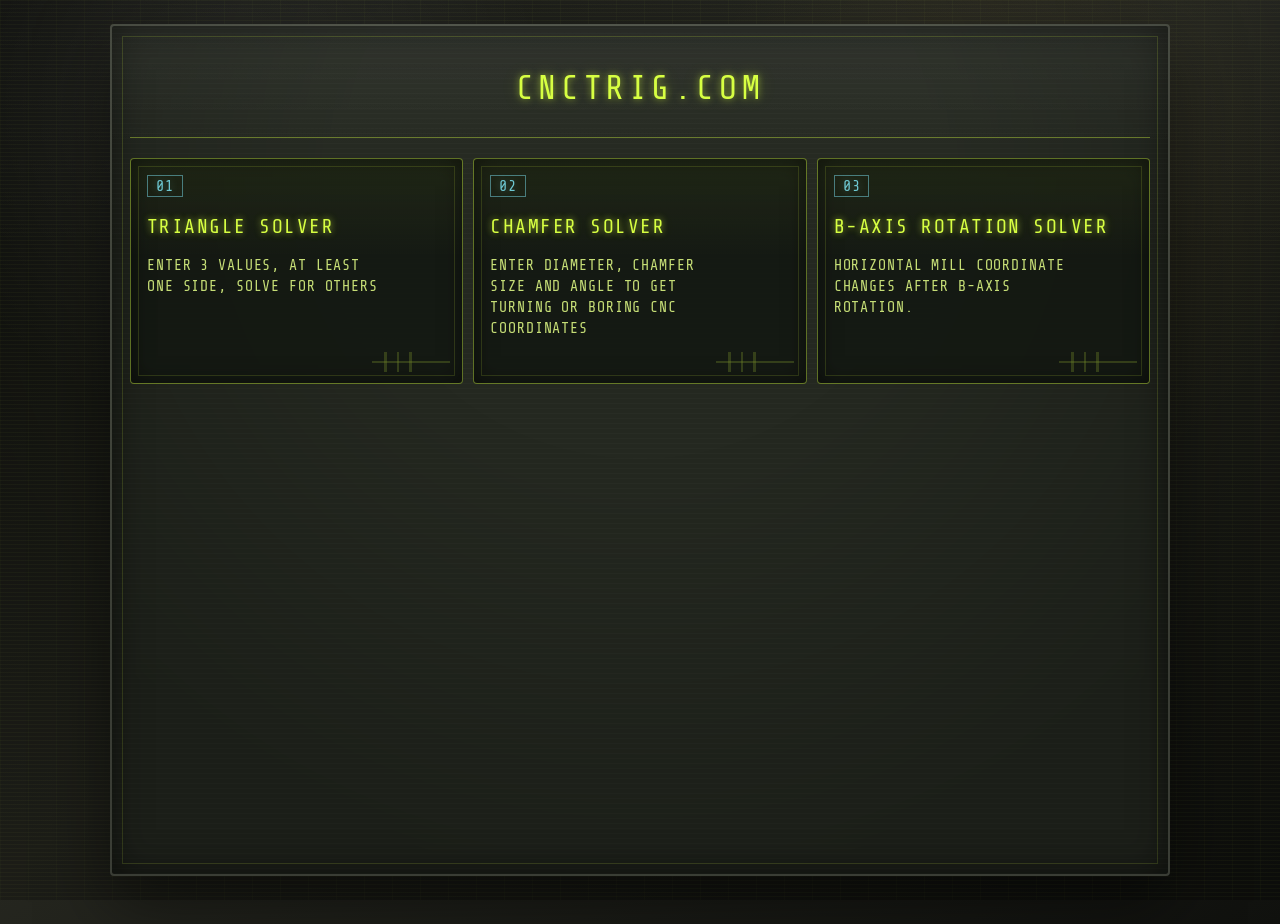
==== commit 736f5bf4: "Add lathe chamfer calculator" ====
--- a/index.html
+++ b/index.html
@@ -25,7 +25,7 @@
           <a class="calculator-card card-chamfer" href="calculators/lathe-chamfer.html">
             <span class="card-index">02</span>
             <span class="card-title">CHAMFER SOLVER</span>
-            <span class="card-copy">ENTER CHAMFER SIZE, ANGLE AND OUTSIDE DIAMETER TO GET CNC COORDINATES</span>
+            <span class="card-copy">ENTER DIAMETER, CHAMFER SIZE AND ANGLE TO GET TURNING OR BORING CNC COORDINATES</span>
           </a>
 
           <a class="calculator-card card-axis" href="calculators/b-axis-rotation.html">
--- a/styles.css
+++ b/styles.css
@@ -327,6 +327,593 @@
   outline: none;
 }
 
+.triangle-main {
+  width: min(1160px, calc(100% - 32px));
+  min-height: calc(100vh - 108px);
+  margin-inline: auto;
+  padding: 0 0 30px;
+  letter-spacing: 0;
+}
+
+.triangle-board {
+  padding: 18px;
+  background:
+    linear-gradient(180deg, rgba(255, 255, 255, 0.035), transparent 18%),
+    rgba(19, 23, 17, 0.9);
+  border: 1px solid var(--line);
+  border-radius: var(--radius);
+  box-shadow: var(--shadow), inset 0 0 24px rgba(0, 0, 0, 0.46);
+}
+
+.triangle-topbar,
+.precision-row,
+.triangle-buttons {
+  display: flex;
+  gap: 10px;
+}
+
+.triangle-topbar {
+  align-items: start;
+  justify-content: space-between;
+  margin-bottom: 12px;
+}
+
+.triangle-topbar h1 {
+  font-size: 1.6rem;
+  letter-spacing: 0;
+  text-align: left;
+}
+
+.compact-link {
+  min-height: 36px;
+  margin-top: 0;
+  padding: 8px 11px;
+}
+
+.triangle-guidance {
+  max-width: 78ch;
+  margin-bottom: 16px;
+  color: #c5dd76;
+  font-size: 0.96rem;
+  line-height: 1.45;
+}
+
+.triangle-workspace {
+  display: grid;
+  grid-template-columns: minmax(340px, 1.08fr) minmax(340px, 0.92fr);
+  gap: 16px;
+  align-items: start;
+}
+
+.triangle-diagram-wrap {
+  min-width: 0;
+  background:
+    linear-gradient(rgba(215, 255, 66, 0.04) 1px, transparent 1px),
+    linear-gradient(90deg, rgba(215, 255, 66, 0.035) 1px, transparent 1px),
+    rgba(9, 11, 8, 0.45);
+  background-size: 28px 28px;
+  border: 1px solid rgba(215, 255, 66, 0.26);
+  border-radius: var(--radius);
+}
+
+.triangle-svg {
+  display: block;
+  width: 100%;
+  aspect-ratio: 64 / 43;
+  min-height: 310px;
+}
+
+.triangle-shape {
+  fill: rgba(215, 255, 66, 0.055);
+  stroke: none;
+}
+
+.triangle-line {
+  stroke: var(--phosphor);
+  stroke-width: 4;
+  stroke-linecap: round;
+  stroke-linejoin: round;
+  filter: drop-shadow(0 0 6px rgba(215, 255, 66, 0.34));
+}
+
+.triangle-side-label,
+.triangle-vertex-label {
+  font-family: "Share Tech Mono", "Courier New", Consolas, monospace;
+  font-size: 30px;
+  text-transform: none;
+  text-anchor: middle;
+  dominant-baseline: middle;
+  paint-order: stroke;
+  stroke: rgba(9, 11, 8, 0.86);
+  stroke-width: 6px;
+}
+
+.triangle-side-label {
+  fill: var(--amber);
+}
+
+.triangle-vertex-label {
+  fill: var(--cyan);
+}
+
+.triangle-controls {
+  min-width: 0;
+}
+
+.precision-row {
+  align-items: center;
+  justify-content: flex-end;
+  margin-bottom: 12px;
+  color: var(--cyan);
+  font-size: 0.95rem;
+}
+
+.precision-row select {
+  min-height: 36px;
+  padding: 6px 30px 6px 10px;
+  color: var(--phosphor);
+  font: inherit;
+  letter-spacing: 0;
+  text-transform: uppercase;
+  background: #10130e;
+  border: 1px solid var(--line);
+  border-radius: var(--radius);
+}
+
+.value-groups {
+  display: grid;
+  grid-template-columns: 1fr 1fr;
+  gap: 12px;
+}
+
+.value-group {
+  min-width: 0;
+  margin: 0;
+  padding: 0;
+  border: 0;
+}
+
+.value-group legend {
+  margin-bottom: 8px;
+  color: var(--cyan);
+  font-size: 0.95rem;
+}
+
+.value-field {
+  display: grid;
+  grid-template-columns: 34px minmax(0, 1fr);
+  gap: 8px;
+  align-items: center;
+  margin-bottom: 10px;
+}
+
+.value-field label {
+  color: var(--phosphor);
+  font-size: 1.2rem;
+  text-align: center;
+  text-transform: none;
+}
+
+.value-field input {
+  width: 100%;
+  min-width: 0;
+  min-height: 44px;
+  padding: 8px 10px;
+  color: var(--phosphor);
+  font: inherit;
+  letter-spacing: 0;
+  text-transform: none;
+  background: rgba(8, 10, 7, 0.82);
+  border: 1px solid rgba(215, 255, 66, 0.32);
+  border-radius: var(--radius);
+  box-shadow: inset 0 0 14px rgba(0, 0, 0, 0.42);
+}
+
+.value-field input.is-entered {
+  color: #d8fbff;
+  background: rgba(110, 199, 209, 0.15);
+  border-color: rgba(110, 199, 209, 0.72);
+}
+
+.value-field input.is-calculated {
+  color: #ffe3a5;
+  background: rgba(255, 191, 66, 0.16);
+  border-color: rgba(255, 191, 66, 0.76);
+}
+
+.value-field input:focus,
+.precision-row select:focus {
+  border-color: var(--phosphor);
+  outline: 2px solid rgba(215, 255, 66, 0.2);
+  outline-offset: 2px;
+}
+
+.triangle-buttons {
+  flex-wrap: wrap;
+  margin-top: 8px;
+}
+
+.primary-button,
+.secondary-button {
+  min-height: 42px;
+  padding: 9px 14px;
+  font: inherit;
+  letter-spacing: 0;
+  text-transform: uppercase;
+  border-radius: var(--radius);
+  cursor: pointer;
+}
+
+.primary-button {
+  color: var(--screen-deep);
+  background: var(--phosphor);
+  border: 1px solid var(--phosphor);
+}
+
+.secondary-button {
+  color: var(--amber);
+  background: transparent;
+  border: 1px solid rgba(255, 191, 66, 0.72);
+}
+
+.primary-button:hover,
+.primary-button:focus-visible {
+  color: #080907;
+  background: var(--amber);
+  border-color: var(--amber);
+  outline: none;
+}
+
+.secondary-button:hover,
+.secondary-button:focus-visible {
+  color: #080907;
+  background: var(--amber);
+  outline: none;
+}
+
+.solver-message {
+  min-height: 2.7em;
+  margin: 12px 0 0;
+  color: #c5dd76;
+  line-height: 1.35;
+}
+
+.solver-message.is-error {
+  color: #ffb08c;
+}
+
+.solution-options {
+  margin-top: 12px;
+  padding: 10px;
+  background: rgba(8, 10, 7, 0.48);
+  border: 1px solid rgba(110, 199, 209, 0.38);
+  border-radius: var(--radius);
+}
+
+.solution-note {
+  margin-bottom: 10px;
+  color: #c5dd76;
+  font-size: 0.88rem;
+  line-height: 1.4;
+}
+
+.solution-option {
+  display: grid;
+  grid-template-columns: max-content minmax(0, 1fr);
+  gap: 10px;
+  align-items: start;
+  padding: 8px 0;
+  border-top: 1px solid rgba(215, 255, 66, 0.16);
+}
+
+.solution-option button {
+  min-height: 34px;
+  padding: 6px 9px;
+  color: var(--cyan);
+  font: inherit;
+  letter-spacing: 0;
+  text-transform: uppercase;
+  background: transparent;
+  border: 1px solid rgba(110, 199, 209, 0.56);
+  border-radius: var(--radius);
+  cursor: pointer;
+}
+
+.solution-option.is-active button {
+  color: var(--screen-deep);
+  background: var(--cyan);
+}
+
+.solution-option button:hover,
+.solution-option button:focus-visible {
+  color: var(--screen-deep);
+  background: var(--amber);
+  border-color: var(--amber);
+  outline: none;
+}
+
+.solution-option p {
+  margin: 0;
+  color: #d5ea91;
+  line-height: 1.35;
+  text-transform: none;
+  overflow-wrap: anywhere;
+}
+
+.work-panel {
+  margin-top: 16px;
+  padding-top: 12px;
+  border-top: 1px solid rgba(215, 255, 66, 0.22);
+}
+
+.work-panel summary {
+  width: max-content;
+  max-width: 100%;
+  color: var(--cyan);
+  cursor: pointer;
+}
+
+.work-panel summary:focus-visible {
+  outline: 2px solid rgba(110, 199, 209, 0.42);
+  outline-offset: 4px;
+}
+
+.work-list {
+  margin: 12px 0 0;
+  padding-left: 24px;
+  color: #d5ea91;
+  line-height: 1.55;
+  text-transform: none;
+  overflow-wrap: anywhere;
+}
+
+.work-list li + li {
+  margin-top: 8px;
+}
+
+.chamfer-workspace {
+  grid-template-columns: minmax(360px, 1.08fr) minmax(340px, 0.92fr);
+}
+
+.chamfer-form-head {
+  display: grid;
+  grid-template-columns: minmax(0, 1fr) max-content;
+  gap: 12px;
+  align-items: start;
+  margin-bottom: 12px;
+}
+
+.mode-toggle {
+  min-width: 0;
+  margin: 0;
+  padding: 0;
+  border: 0;
+}
+
+.mode-toggle legend {
+  margin-bottom: 8px;
+  color: var(--cyan);
+  font-size: 0.95rem;
+}
+
+.mode-toggle-options {
+  display: grid;
+  grid-template-columns: 1fr 1fr;
+  gap: 6px;
+}
+
+.mode-toggle label {
+  position: relative;
+  min-width: 0;
+}
+
+.mode-toggle input {
+  position: absolute;
+  inset: 0;
+  opacity: 0;
+}
+
+.mode-toggle span {
+  display: grid;
+  min-height: 38px;
+  place-items: center;
+  padding: 7px 10px;
+  color: var(--cyan);
+  border: 1px solid rgba(110, 199, 209, 0.58);
+  border-radius: var(--radius);
+  cursor: pointer;
+}
+
+.mode-toggle input:checked + span {
+  color: var(--screen-deep);
+  background: var(--cyan);
+  border-color: var(--cyan);
+}
+
+.mode-toggle input:focus-visible + span {
+  outline: 2px solid rgba(110, 199, 209, 0.42);
+  outline-offset: 2px;
+}
+
+.chamfer-precision-row {
+  margin-bottom: 0;
+}
+
+.chamfer-value-groups {
+  grid-template-columns: 1fr;
+}
+
+.chamfer-controls .value-field {
+  grid-template-columns: 48px minmax(0, 1fr);
+}
+
+.chamfer-results {
+  margin-top: 14px;
+  padding: 12px;
+  background: rgba(8, 10, 7, 0.48);
+  border: 1px solid rgba(110, 199, 209, 0.38);
+  border-radius: var(--radius);
+}
+
+.chamfer-results h2 {
+  margin-bottom: 10px;
+  color: var(--cyan);
+  font-size: 0.98rem;
+  font-weight: 400;
+  letter-spacing: 0;
+}
+
+.chamfer-output-grid {
+  display: grid;
+  grid-template-columns: 1fr 1fr;
+  gap: 10px;
+}
+
+.chamfer-output-card {
+  min-width: 0;
+  padding: 10px;
+  background: rgba(19, 23, 17, 0.74);
+  border: 1px solid rgba(215, 255, 66, 0.22);
+  border-radius: var(--radius);
+}
+
+.chamfer-output-card span,
+.chamfer-output-meta {
+  color: #c5dd76;
+  font-size: 0.86rem;
+}
+
+.chamfer-output-card output {
+  display: block;
+  margin-top: 7px;
+  color: #ffe3a5;
+  font-size: 1.08rem;
+  line-height: 1.25;
+  text-transform: none;
+  overflow-wrap: anywhere;
+}
+
+.chamfer-output-meta {
+  display: flex;
+  flex-wrap: wrap;
+  gap: 8px 18px;
+  margin-top: 10px;
+  text-transform: none;
+}
+
+.chamfer-svg {
+  min-height: 330px;
+}
+
+#chamfer-arrow path,
+#chamfer-arrow-reverse path,
+#chamfer-leader-arrow path {
+  fill: var(--amber);
+}
+
+.chamfer-solid {
+  fill: url("#chamfer-hatch");
+  stroke: none;
+  opacity: 0.42;
+}
+
+.chamfer-hatch-line {
+  stroke: rgba(215, 255, 66, 0.48);
+  stroke-width: 2;
+}
+
+.chamfer-centerline {
+  stroke: rgba(110, 199, 209, 0.46);
+  stroke-width: 2;
+  stroke-dasharray: 9 9;
+}
+
+.chamfer-profile {
+  fill: none;
+  stroke: var(--phosphor);
+  stroke-width: 4;
+  stroke-linecap: round;
+  stroke-linejoin: round;
+  filter: drop-shadow(0 0 6px rgba(215, 255, 66, 0.34));
+}
+
+.chamfer-cut {
+  fill: none;
+  stroke: var(--amber);
+  stroke-width: 6;
+  stroke-linecap: round;
+  filter: drop-shadow(0 0 7px rgba(255, 191, 66, 0.3));
+}
+
+.chamfer-dim-line,
+.chamfer-extension-line,
+.chamfer-leader-line {
+  fill: none;
+  stroke-linecap: round;
+}
+
+.chamfer-dim-line {
+  stroke: var(--cyan);
+  stroke-width: 1.5;
+  marker-start: url("#chamfer-arrow-reverse");
+  marker-end: url("#chamfer-arrow");
+}
+
+.chamfer-extension-line {
+  stroke: rgba(110, 199, 209, 0.46);
+  stroke-width: 1.5;
+}
+
+.chamfer-leader-line {
+  stroke: var(--amber);
+  stroke-width: 1.5;
+  marker-end: url("#chamfer-leader-arrow");
+}
+
+.chamfer-angle-arc {
+  fill: none;
+  stroke: var(--amber);
+  stroke-width: 2;
+  stroke-linecap: round;
+  marker-start: url("#chamfer-arrow-reverse");
+  marker-end: url("#chamfer-arrow");
+}
+
+.chamfer-point {
+  fill: var(--cyan);
+  stroke: rgba(8, 10, 7, 0.9);
+  stroke-width: 3;
+}
+
+.chamfer-label,
+.chamfer-coordinate-label {
+  font-family: "Share Tech Mono", "Courier New", Consolas, monospace;
+  letter-spacing: 0;
+  text-anchor: middle;
+  dominant-baseline: middle;
+  paint-order: stroke;
+  stroke: rgba(9, 11, 8, 0.88);
+}
+
+.chamfer-label {
+  font-size: 24px;
+  stroke-width: 5px;
+}
+
+.chamfer-coordinate-label {
+  fill: var(--cyan);
+  font-size: 17px;
+  stroke-width: 4px;
+}
+
+.chamfer-label-cyan {
+  fill: var(--cyan);
+}
+
+.chamfer-label-amber {
+  fill: var(--amber);
+}
+
 .visually-hidden {
   position: absolute;
   width: 1px;
@@ -343,6 +930,18 @@
     grid-template-columns: 1fr;
   }
 
+  .triangle-workspace {
+    grid-template-columns: 1fr;
+  }
+
+  .chamfer-form-head {
+    grid-template-columns: 1fr;
+  }
+
+  .chamfer-precision-row {
+    justify-content: flex-start;
+  }
+
   .screen-shell {
     min-height: auto;
   }
@@ -359,7 +958,8 @@
 @media (max-width: 560px) {
   .screen-shell,
   .site-header,
-  .placeholder-main {
+  .placeholder-main,
+  .triangle-main {
     width: min(100% - 20px, 1060px);
   }
 
@@ -384,11 +984,62 @@
   }
 
   .calculator-card,
-  .placeholder-panel {
+  .placeholder-panel,
+  .triangle-board {
     padding: 16px;
   }
 
   .card-title {
     font-size: 1.08rem;
   }
-}
+
+  .triangle-topbar {
+    align-items: stretch;
+    flex-direction: column;
+  }
+
+  .triangle-topbar h1 {
+    font-size: 1.32rem;
+  }
+
+  .compact-link {
+    width: max-content;
+  }
+
+  .value-groups {
+    grid-template-columns: 1fr;
+  }
+
+  .precision-row {
+    justify-content: flex-start;
+  }
+
+  .triangle-svg {
+    min-height: 0;
+  }
+
+  .chamfer-svg {
+    min-height: 280px;
+  }
+
+  .triangle-side-label,
+  .triangle-vertex-label {
+    font-size: 24px;
+  }
+
+  .chamfer-output-grid {
+    grid-template-columns: 1fr;
+  }
+
+  .chamfer-label {
+    font-size: 20px;
+  }
+
+  .chamfer-coordinate-label {
+    font-size: 15px;
+  }
+
+  .solution-option {
+    grid-template-columns: 1fr;
+  }
+}
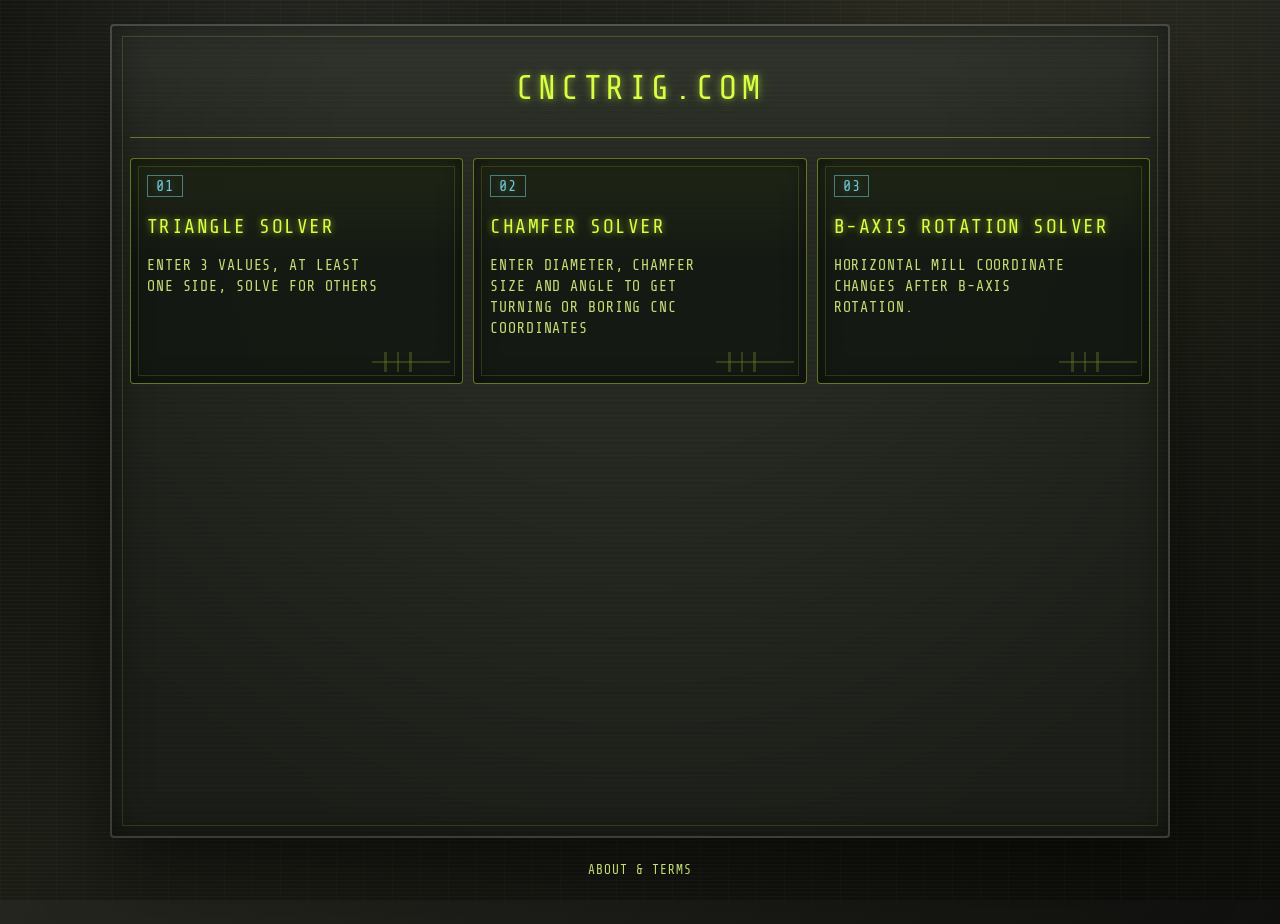
==== commit 5a58f671: "Add About and Terms page" ====
--- a/index.html
+++ b/index.html
@@ -36,5 +36,9 @@
         </div>
       </section>
     </main>
+
+    <footer class="site-footer">
+      <a href="about-terms.html">ABOUT &amp; TERMS</a>
+    </footer>
   </body>
 </html>
--- a/styles.css
+++ b/styles.css
@@ -75,14 +75,16 @@
 
 .screen-shell,
 .site-header,
-.placeholder-main {
+.placeholder-main,
+.terms-main,
+.site-footer {
   width: min(1060px, calc(100% - 32px));
   margin-inline: auto;
 }
 
 .screen-shell {
   position: relative;
-  min-height: calc(100vh - 48px);
+  min-height: calc(100vh - 86px);
   margin-top: 24px;
   margin-bottom: 24px;
   padding: 18px;
@@ -280,12 +282,13 @@
 
 .placeholder-main {
   display: grid;
-  min-height: calc(100vh - 108px);
+  min-height: calc(100vh - 144px);
   place-items: center;
   padding: 30px 0;
 }
 
-.placeholder-panel {
+.placeholder-panel,
+.terms-panel {
   width: min(720px, 100%);
   padding: 24px;
   background: rgba(19, 23, 17, 0.88);
@@ -304,6 +307,63 @@
 
 .placeholder-panel p {
   color: #c5dd76;
+}
+
+.terms-main {
+  min-height: calc(100vh - 136px);
+  padding: 0 0 30px;
+  letter-spacing: 0;
+  text-transform: none;
+}
+
+.terms-panel {
+  margin-inline: auto;
+}
+
+.terms-panel h1 {
+  margin-bottom: 22px;
+  letter-spacing: 0;
+  text-align: left;
+  text-transform: none;
+}
+
+.terms-panel h2 {
+  margin-top: 24px;
+  margin-bottom: 8px;
+  color: var(--cyan);
+  font-size: 1.08rem;
+  font-weight: 400;
+  letter-spacing: 0;
+  text-transform: none;
+}
+
+.terms-panel p {
+  color: #c5dd76;
+  line-height: 1.55;
+}
+
+.terms-panel a:not(.back-link) {
+  color: var(--amber);
+}
+
+.site-footer {
+  position: relative;
+  z-index: 1;
+  padding: 0 0 20px;
+  color: #c5dd76;
+  font-size: 0.8rem;
+  letter-spacing: 0.08em;
+  text-align: center;
+}
+
+.site-footer a {
+  text-decoration: none;
+}
+
+.site-footer a:hover,
+.site-footer a:focus-visible {
+  color: var(--amber);
+  outline: none;
 }
 
 .back-link {
@@ -329,7 +389,7 @@
 
 .triangle-main {
   width: min(1160px, calc(100% - 32px));
-  min-height: calc(100vh - 108px);
+  min-height: calc(100vh - 144px);
   margin-inline: auto;
   padding: 0 0 30px;
   letter-spacing: 0;
@@ -959,7 +1019,9 @@
   .screen-shell,
   .site-header,
   .placeholder-main,
-  .triangle-main {
+  .triangle-main,
+  .terms-main,
+  .site-footer {
     width: min(100% - 20px, 1060px);
   }
 
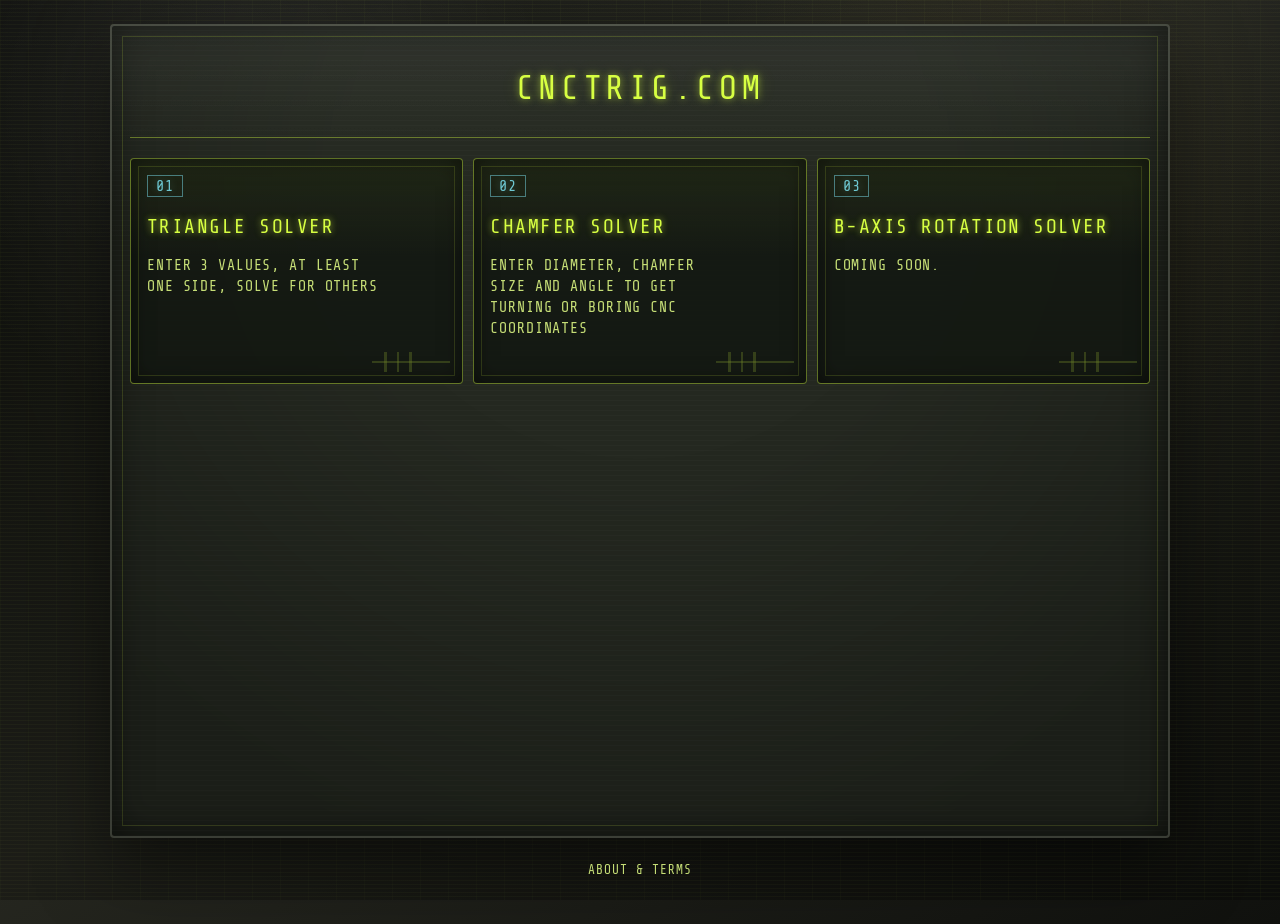
==== commit ceefdc2b: "Update B-axis coming soon copy" ====
--- a/index.html
+++ b/index.html
@@ -31,7 +31,7 @@
           <a class="calculator-card card-axis" href="calculators/b-axis-rotation.html">
             <span class="card-index">03</span>
             <span class="card-title">B-AXIS ROTATION SOLVER</span>
-            <span class="card-copy">HORIZONTAL MILL COORDINATE CHANGES AFTER B-AXIS ROTATION.</span>
+            <span class="card-copy">COMING SOON.</span>
           </a>
         </div>
       </section>
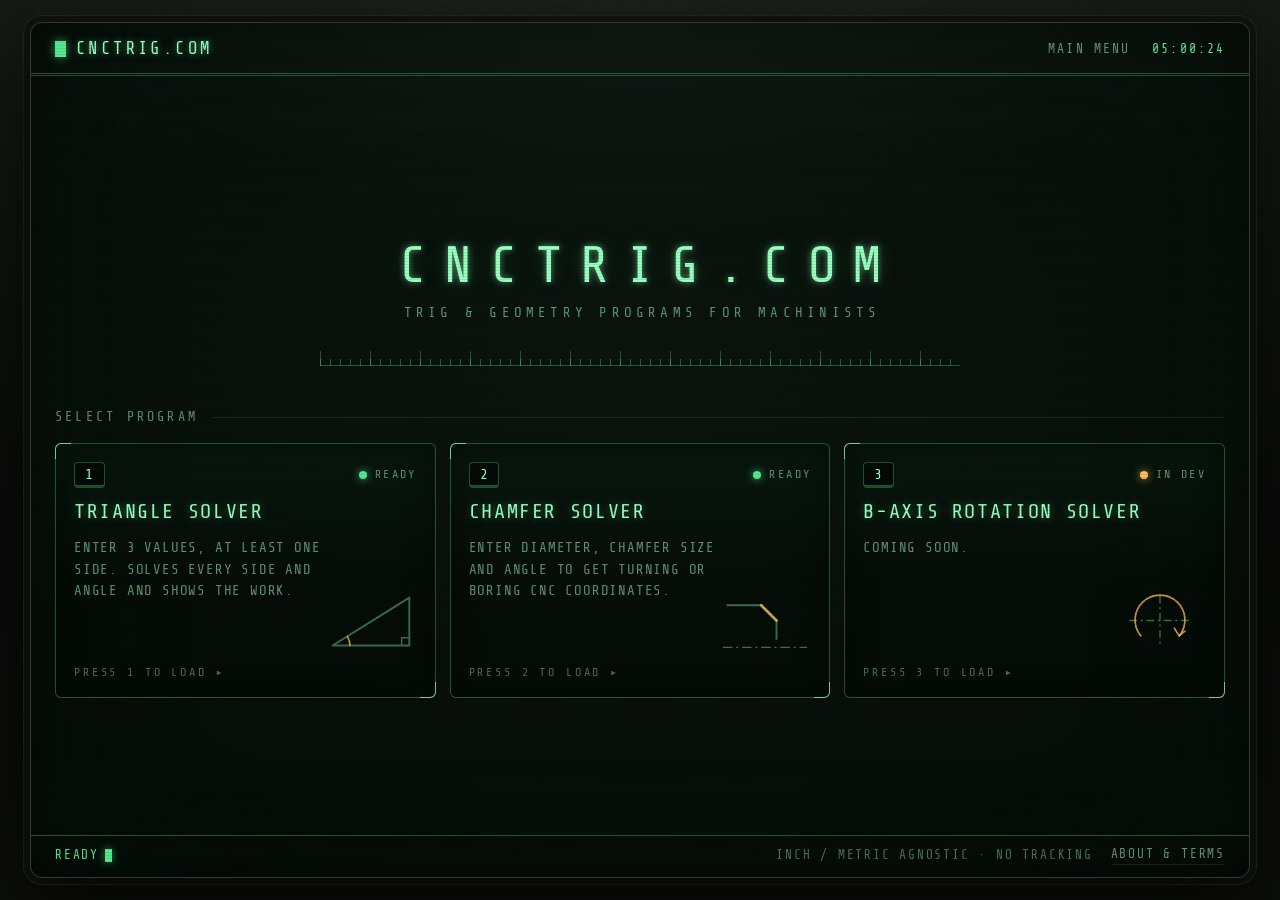
==== commit 3900ff87: "Redesign site as refined green-phosphor CNC terminal Full visual rework, no calculator logic touched" ====
--- a/index.html
+++ b/index.html
@@ -4,41 +4,91 @@
     <meta charset="utf-8">
     <meta name="viewport" content="width=device-width, initial-scale=1">
     <meta name="description" content="TRIG AND GEOMETRY CALCULATORS FOR MACHINISTS.">
+    <meta name="theme-color" content="#080a08">
     <title>CNC TRIG | MACHINIST CALCULATORS</title>
+    <link rel="icon" type="image/svg+xml" href="assets/favicon.svg">
     <link rel="stylesheet" href="styles.css">
   </head>
   <body>
-    <main class="screen-shell">
-      <section class="screen-header" aria-labelledby="page-title">
-        <h1 id="page-title">CNCTRIG.COM</h1>
-      </section>
+    <div class="crt">
+      <header class="term-bar">
+        <a class="brand" href="index.html" aria-label="CNC TRIG HOME">
+          <span class="brand-mark" aria-hidden="true"></span>CNCTRIG.COM
+        </a>
+        <div class="term-meta">
+          <span class="term-tag">MAIN MENU</span>
+          <span class="term-clock" data-clock>--:--:--</span>
+        </div>
+      </header>
 
-      <section class="calculator-section" id="calculators" aria-labelledby="calculator-heading">
-        <h2 class="visually-hidden" id="calculator-heading">CALCULATORS</h2>
-        <div class="calculator-grid">
-          <a class="calculator-card card-triangle" href="calculators/triangle.html">
-            <span class="card-index">01</span>
-            <span class="card-title">TRIANGLE SOLVER</span>
-            <span class="card-copy">ENTER 3 VALUES, AT LEAST ONE SIDE, SOLVE FOR OTHERS</span>
-          </a>
+      <main class="term-main">
+        <section class="menu-hero" aria-labelledby="page-title">
+          <h1 id="page-title">CNCTRIG.COM</h1>
+          <p class="menu-sub">TRIG &amp; GEOMETRY PROGRAMS FOR MACHINISTS</p>
+          <div class="ruler" aria-hidden="true"></div>
+        </section>
 
-          <a class="calculator-card card-chamfer" href="calculators/lathe-chamfer.html">
-            <span class="card-index">02</span>
-            <span class="card-title">CHAMFER SOLVER</span>
-            <span class="card-copy">ENTER DIAMETER, CHAMFER SIZE AND ANGLE TO GET TURNING OR BORING CNC COORDINATES</span>
-          </a>
+        <section class="calculator-section" id="calculators" aria-labelledby="calculator-heading">
+          <h2 class="section-label" id="calculator-heading">SELECT PROGRAM</h2>
+          <div class="calculator-grid">
+            <a class="calculator-card" href="calculators/triangle.html" data-hotkey="1">
+              <span class="card-head">
+                <span class="card-index">1</span>
+                <span class="card-status"><span class="led" aria-hidden="true"></span>READY</span>
+              </span>
+              <span class="card-title">TRIANGLE SOLVER</span>
+              <span class="card-copy">ENTER 3 VALUES, AT LEAST ONE SIDE. SOLVES EVERY SIDE AND ANGLE AND SHOWS THE WORK.</span>
+              <svg class="card-icon" viewBox="0 0 96 68" aria-hidden="true">
+                <path d="M8 60 L88 60 L88 10 Z" fill="none" stroke="currentColor" stroke-width="2" stroke-linejoin="round"/>
+                <path d="M80 60 L80 52 L88 52" fill="none" stroke="currentColor" stroke-width="1.5"/>
+                <path class="icon-accent" d="M26 60 A18 18 0 0 0 23.3 50.5" fill="none" stroke-width="1.8" stroke-linecap="round"/>
+              </svg>
+              <span class="card-cta">PRESS 1 TO LOAD &#9656;</span>
+            </a>
 
-          <a class="calculator-card card-axis" href="calculators/b-axis-rotation.html">
-            <span class="card-index">03</span>
-            <span class="card-title">B-AXIS ROTATION SOLVER</span>
-            <span class="card-copy">COMING SOON.</span>
-          </a>
-        </div>
-      </section>
-    </main>
+            <a class="calculator-card" href="calculators/lathe-chamfer.html" data-hotkey="2">
+              <span class="card-head">
+                <span class="card-index">2</span>
+                <span class="card-status"><span class="led" aria-hidden="true"></span>READY</span>
+              </span>
+              <span class="card-title">CHAMFER SOLVER</span>
+              <span class="card-copy">ENTER DIAMETER, CHAMFER SIZE AND ANGLE TO GET TURNING OR BORING CNC COORDINATES.</span>
+              <svg class="card-icon" viewBox="0 0 96 68" aria-hidden="true">
+                <path d="M8 18 L44 18 L60 34 L60 54" fill="none" stroke="currentColor" stroke-width="2" stroke-linejoin="round"/>
+                <path class="icon-accent" d="M44 18 L60 34" fill="none" stroke-width="3" stroke-linecap="round"/>
+                <path d="M4 62 H92" fill="none" stroke="currentColor" stroke-width="1.3" stroke-dasharray="10 4 2 4"/>
+              </svg>
+              <span class="card-cta">PRESS 2 TO LOAD &#9656;</span>
+            </a>
 
-    <footer class="site-footer">
-      <a href="about-terms.html">ABOUT &amp; TERMS</a>
-    </footer>
+            <a class="calculator-card" href="calculators/b-axis-rotation.html" data-hotkey="3">
+              <span class="card-head">
+                <span class="card-index">3</span>
+                <span class="card-status"><span class="led led-dev" aria-hidden="true"></span>IN DEV</span>
+              </span>
+              <span class="card-title">B-AXIS ROTATION SOLVER</span>
+              <span class="card-copy">COMING SOON.</span>
+              <svg class="card-icon" viewBox="0 0 96 68" aria-hidden="true">
+                <path d="M48 8 V60" fill="none" stroke="currentColor" stroke-width="1.5" stroke-dasharray="8 4 2 4"/>
+                <path d="M16 34 H80" fill="none" stroke="currentColor" stroke-width="1.5" stroke-dasharray="8 4 2 4"/>
+                <path class="icon-accent" d="M28 50 A26 26 0 1 1 68 50" fill="none" stroke-width="1.8" stroke-linecap="round"/>
+                <path class="icon-accent" d="M68 50 L63 42 M68 50 L74 45" fill="none" stroke-width="1.8" stroke-linecap="round"/>
+              </svg>
+              <span class="card-cta">PRESS 3 TO LOAD &#9656;</span>
+            </a>
+          </div>
+        </section>
+      </main>
+
+      <footer class="term-status">
+        <span class="status-ready">READY<span class="cursor" aria-hidden="true"></span></span>
+        <nav class="status-links" aria-label="FOOTER">
+          <span class="status-note">INCH / METRIC AGNOSTIC &middot; NO TRACKING</span>
+          <a href="about-terms.html">ABOUT &amp; TERMS</a>
+        </nav>
+      </footer>
+    </div>
+
+    <script src="assets/ui.js"></script>
   </body>
 </html>
--- a/styles.css
+++ b/styles.css
@@ -1,17 +1,44 @@
+/* ==========================================================================
+   CNCTRIG.COM — phosphor terminal theme
+   Green CRT control-screen look: cabinet background, glass screen shell,
+   DRO-style readouts, group-box fieldsets, softkey menu cards.
+   ========================================================================== */
+
 :root {
   color-scheme: dark;
-  --cabinet: #151612;
-  --screen: #242820;
-  --screen-deep: #181b16;
-  --phosphor: #d7ff42;
-  --phosphor-soft: #a7cb32;
-  --amber: #ffbf42;
-  --cyan: #6ec7d1;
-  --dim: #70805a;
-  --line: rgba(215, 255, 66, 0.38);
-  --line-strong: rgba(215, 255, 66, 0.72);
-  --shadow: 0 26px 70px rgba(0, 0, 0, 0.5);
+
+  /* cabinet + bezel */
+  --cabinet-hi: #151813;
+  --cabinet-lo: #080a08;
+  --bezel-line: #333a30;
+
+  /* screen glass */
+  --screen-hi: #0a140d;
+  --screen-lo: #050a07;
+
+  /* phosphor greens */
+  --ph-bright: #98ffc0;
+  --ph: #55e88f;
+  --text: #a9dfbb;
+  --dim: #5d9273;
+  --faint: rgba(85, 232, 143, 0.14);
+  --line: rgba(85, 232, 143, 0.32);
+  --line-strong: rgba(152, 255, 192, 0.7);
+  --grid: rgba(85, 232, 143, 0.05);
+  --grid-major: rgba(85, 232, 143, 0.1);
+
+  /* accents */
+  --amber: #ffbe5c;
+  --amber-bright: #ffd88f;
+  --cyan: #6fdbeb;
+  --cyan-bright: #b9f0fa;
+  --alarm: #ff8570;
+
+  --glow-text: 0 0 6px rgba(152, 255, 192, 0.55), 0 0 22px rgba(85, 232, 143, 0.22);
+  --glow-amber: 0 0 10px rgba(255, 190, 92, 0.35);
   --radius: 4px;
+
+  --font-mono: "Share Tech Mono", "Courier New", Consolas, monospace;
 }
 
 @font-face {
@@ -27,114 +54,53 @@
   box-sizing: border-box;
 }
 
+[hidden] {
+  display: none !important;
+}
+
+::selection {
+  color: #04110a;
+  background: var(--ph);
+}
+
+::-webkit-scrollbar {
+  width: 10px;
+  height: 10px;
+}
+
+::-webkit-scrollbar-track {
+  background: #0a0d0a;
+}
+
+::-webkit-scrollbar-thumb {
+  background: #23402f;
+  border: 2px solid #0a0d0a;
+  border-radius: 5px;
+}
+
 html {
   min-width: 320px;
 }
 
 body {
+  display: flex;
+  flex-direction: column;
   min-width: 320px;
   min-height: 100vh;
   margin: 0;
-  color: var(--phosphor);
-  font-family: "Share Tech Mono", "Courier New", Consolas, monospace;
-  line-height: 1.28;
-  letter-spacing: 0.055em;
+  color: var(--text);
+  font-family: var(--font-mono);
+  line-height: 1.4;
+  letter-spacing: 0.05em;
   text-transform: uppercase;
   background:
-    radial-gradient(circle at 18% 12%, rgba(255, 255, 255, 0.08), transparent 24%),
-    radial-gradient(circle at 78% 20%, rgba(255, 191, 66, 0.06), transparent 26%),
-    linear-gradient(145deg, #0d0e0b, #25261f 48%, #10110e);
-}
-
-body::before,
-body::after {
-  position: fixed;
-  inset: 0;
-  pointer-events: none;
-  content: "";
-}
-
-body::before {
-  z-index: -1;
-  background-image:
-    linear-gradient(rgba(215, 255, 66, 0.045) 1px, transparent 1px),
-    linear-gradient(90deg, rgba(215, 255, 66, 0.028) 1px, transparent 1px);
-  background-size: 100% 4px, 28px 28px;
-  mix-blend-mode: screen;
-}
-
-body::after {
-  background:
-    linear-gradient(rgba(255, 255, 255, 0.03), transparent 28%),
-    radial-gradient(circle at 50% 18%, transparent 0 30%, rgba(0, 0, 0, 0.24) 74%);
+    radial-gradient(1100px 500px at 50% -8%, rgba(255, 255, 255, 0.04), transparent 60%),
+    repeating-linear-gradient(90deg, rgba(255, 255, 255, 0.012) 0 1px, transparent 1px 3px),
+    linear-gradient(180deg, var(--cabinet-hi), var(--cabinet-lo) 58%, #0b0d0a);
 }
 
 a {
   color: inherit;
-}
-
-.screen-shell,
-.site-header,
-.placeholder-main,
-.terms-main,
-.site-footer {
-  width: min(1060px, calc(100% - 32px));
-  margin-inline: auto;
-}
-
-.screen-shell {
-  position: relative;
-  min-height: calc(100vh - 86px);
-  margin-top: 24px;
-  margin-bottom: 24px;
-  padding: 18px;
-  overflow: hidden;
-  background:
-    linear-gradient(180deg, rgba(255, 255, 255, 0.04), transparent 14%),
-    var(--screen);
-  border: 2px solid #4d5146;
-  border-radius: var(--radius);
-  box-shadow: var(--shadow), inset 0 0 36px rgba(0, 0, 0, 0.56);
-}
-
-.screen-shell::before {
-  position: absolute;
-  inset: 10px;
-  z-index: 0;
-  content: "";
-  border: 1px solid rgba(215, 255, 66, 0.18);
-  pointer-events: none;
-}
-
-.screen-shell::after {
-  position: absolute;
-  inset: 0;
-  z-index: 0;
-  content: "";
-  background:
-    repeating-linear-gradient(
-      0deg,
-      rgba(255, 255, 255, 0.035) 0,
-      rgba(255, 255, 255, 0.035) 1px,
-      transparent 1px,
-      transparent 5px
-    );
-  opacity: 0.52;
-  pointer-events: none;
-}
-
-.screen-header,
-.calculator-section {
-  position: relative;
-  z-index: 1;
-}
-
-.screen-header {
-  display: grid;
-  min-height: 94px;
-  place-items: center;
-  padding: 15px 12px 17px;
-  border-bottom: 1px solid var(--line);
 }
 
 h1,
@@ -143,317 +109,494 @@
   margin-top: 0;
 }
 
-h1 {
+:focus-visible {
+  outline: 2px solid rgba(152, 255, 192, 0.55);
+  outline-offset: 2px;
+}
+
+/* ==========================================================================
+   CRT screen shell — shared chrome on every page
+   ========================================================================== */
+
+.crt {
+  position: relative;
+  display: flex;
+  flex: 1;
+  flex-direction: column;
+  width: min(1220px, calc(100% - 36px));
+  margin: 22px auto;
+  overflow: hidden;
+  background: radial-gradient(115% 105% at 50% 38%, var(--screen-hi) 0%, var(--screen-lo) 78%, #040705 100%);
+  border: 1px solid var(--bezel-line);
+  border-radius: 12px;
+  box-shadow:
+    0 30px 80px rgba(0, 0, 0, 0.65),
+    0 0 0 6px #10130e,
+    0 0 0 7px #22271f,
+    inset 0 0 70px rgba(0, 0, 0, 0.55),
+    inset 0 0 180px rgba(24, 92, 52, 0.1);
+}
+
+/* scanlines */
+.crt::before {
+  position: absolute;
+  inset: 0;
+  z-index: 5;
+  content: "";
+  background: repeating-linear-gradient(0deg, rgba(0, 0, 0, 0.16) 0 1px, transparent 1px 3px);
+  opacity: 0.55;
+  pointer-events: none;
+}
+
+/* glass reflection + vignette */
+.crt::after {
+  position: absolute;
+  inset: 0;
+  z-index: 6;
+  content: "";
+  background:
+    radial-gradient(130% 70% at 50% -4%, rgba(255, 255, 255, 0.045), transparent 42%),
+    radial-gradient(125% 125% at 50% 52%, transparent 58%, rgba(0, 0, 0, 0.4) 100%);
+  pointer-events: none;
+}
+
+/* --------------------------------------------------------------------------
+   top terminal bar
+   -------------------------------------------------------------------------- */
+
+.term-bar {
+  display: flex;
+  flex-wrap: wrap;
+  align-items: center;
+  justify-content: space-between;
+  gap: 8px 18px;
+  padding: 14px 24px 12px;
+  border-bottom: 3px double var(--line);
+}
+
+.brand {
+  display: inline-flex;
+  align-items: center;
+  gap: 10px;
+  color: var(--ph-bright);
+  font-size: 1.08rem;
+  letter-spacing: 0.2em;
+  text-decoration: none;
+  text-shadow: var(--glow-text);
+}
+
+.brand:hover,
+.brand:focus-visible {
+  color: #c9ffe0;
+}
+
+.brand-mark {
+  display: inline-block;
+  width: 0.62em;
+  height: 0.95em;
+  background: var(--ph);
+  box-shadow: 0 0 10px rgba(85, 232, 143, 0.65);
+}
+
+.term-meta {
+  display: flex;
+  flex-wrap: wrap;
+  gap: 6px 22px;
+  align-items: center;
+  color: var(--dim);
+  font-size: 0.82rem;
+  letter-spacing: 0.16em;
+}
+
+.term-clock {
+  min-width: 8ch;
+  color: var(--ph);
+  text-align: right;
+}
+
+/* --------------------------------------------------------------------------
+   main area + bottom status bar
+   -------------------------------------------------------------------------- */
+
+.term-main {
+  display: flex;
+  flex: 1;
+  flex-direction: column;
+  padding: 26px 24px 30px;
+}
+
+.term-status {
+  display: flex;
+  flex-wrap: wrap;
+  gap: 6px 18px;
+  align-items: center;
+  justify-content: space-between;
+  padding: 10px 24px 12px;
+  color: var(--dim);
+  font-size: 0.8rem;
+  letter-spacing: 0.14em;
+  border-top: 1px solid var(--line);
+}
+
+.status-ready {
+  color: var(--ph);
+}
+
+.cursor {
+  display: inline-block;
+  width: 0.55em;
+  height: 1em;
+  margin-left: 0.5em;
+  vertical-align: text-bottom;
+  background: var(--ph);
+  box-shadow: 0 0 8px rgba(85, 232, 143, 0.6);
+  animation: blink 1.1s steps(1) infinite;
+}
+
+@keyframes blink {
+  50% {
+    opacity: 0;
+  }
+}
+
+.status-links {
+  display: flex;
+  flex-wrap: wrap;
+  gap: 6px 18px;
+  align-items: center;
+}
+
+.status-note {
+  color: #45705a;
+}
+
+.term-status a {
+  color: var(--dim);
+  text-decoration: none;
+  border-bottom: 1px solid var(--faint);
+}
+
+.term-status a:hover,
+.term-status a:focus-visible {
+  color: var(--amber);
+  border-color: var(--amber);
+  outline: none;
+}
+
+/* ==========================================================================
+   home page — main menu
+   ========================================================================== */
+
+.menu-hero {
+  margin-top: auto;
+  padding: 30px 8px 8px;
+  text-align: center;
+}
+
+.menu-hero h1 {
+  margin-bottom: 10px;
+  padding-left: 0.34em; /* compensates the trailing letter-spacing so it centers */
+  color: var(--ph-bright);
+  font-size: clamp(2rem, 4.6vw, 3.2rem);
+  font-weight: 400;
+  letter-spacing: 0.34em;
+  line-height: 1.05;
+  text-shadow: var(--glow-text);
+}
+
+.menu-sub {
   margin-bottom: 0;
-  color: var(--phosphor);
-  font-size: 2.05rem;
+  padding-left: 0.3em;
+  color: var(--dim);
+  font-size: 0.88rem;
+  letter-spacing: 0.3em;
+}
+
+.ruler {
+  width: min(640px, 92%);
+  height: 15px;
+  margin: 28px auto 0;
+  background:
+    linear-gradient(var(--line), var(--line)) bottom / 100% 1px no-repeat,
+    repeating-linear-gradient(90deg, var(--line) 0 1px, transparent 1px 50px) bottom / 100% 15px no-repeat,
+    repeating-linear-gradient(90deg, rgba(85, 232, 143, 0.35) 0 1px, transparent 1px 10px) bottom / 100% 7px no-repeat;
+}
+
+.calculator-section {
+  margin-bottom: auto;
+  padding-top: 34px;
+}
+
+.section-label {
+  display: flex;
+  gap: 14px;
+  align-items: center;
+  margin-bottom: 16px;
+  color: var(--dim);
+  font-size: 0.84rem;
   font-weight: 400;
-  line-height: 1;
-  letter-spacing: 0.14em;
-  text-align: center;
-  text-shadow:
-    0 0 7px rgba(215, 255, 66, 0.55),
-    0 0 18px rgba(215, 255, 66, 0.22);
-}
-
-h2 {
-  margin-bottom: 0;
-  font-size: 1.5rem;
-}
-
-.calculator-section {
-  padding: 20px 0 2px;
+  letter-spacing: 0.24em;
+}
+
+.section-label::after {
+  flex: 1;
+  height: 1px;
+  content: "";
+  background: var(--faint);
 }
 
 .calculator-grid {
   display: grid;
   grid-template-columns: repeat(3, minmax(0, 1fr));
-  gap: 10px;
+  gap: 14px;
 }
 
 .calculator-card {
   position: relative;
-  display: grid;
-  grid-template-rows: auto auto 1fr;
-  min-height: 226px;
-  padding: 16px;
-  overflow: hidden;
+  display: flex;
+  flex-direction: column;
+  gap: 12px;
+  min-height: 252px;
+  padding: 18px 18px 15px;
+  color: var(--text);
   text-decoration: none;
   background:
-    linear-gradient(180deg, rgba(215, 255, 66, 0.06), transparent 44%),
-    rgba(19, 23, 17, 0.84);
+    linear-gradient(180deg, rgba(85, 232, 143, 0.05), rgba(85, 232, 143, 0.008) 52%),
+    rgba(3, 8, 5, 0.55);
+  border: 1px solid var(--line);
+  border-radius: 6px;
+  box-shadow: inset 0 0 30px rgba(0, 0, 0, 0.45);
+  transition: border-color 160ms ease, box-shadow 160ms ease, transform 160ms ease;
+}
+
+/* corner brackets, drawing-registration style */
+.calculator-card::before,
+.calculator-card::after {
+  position: absolute;
+  width: 15px;
+  height: 15px;
+  content: "";
+  border: 1px solid var(--line-strong);
+  transition: border-color 160ms ease;
+  pointer-events: none;
+}
+
+.calculator-card::before {
+  top: -1px;
+  left: -1px;
+  border-right: none;
+  border-bottom: none;
+  border-top-left-radius: 6px;
+}
+
+.calculator-card::after {
+  right: -1px;
+  bottom: -1px;
+  border-top: none;
+  border-left: none;
+  border-bottom-right-radius: 6px;
+}
+
+.calculator-card:hover,
+.calculator-card:focus-visible {
+  border-color: var(--line-strong);
+  outline: none;
+  transform: translateY(-3px);
+  box-shadow:
+    inset 0 0 30px rgba(0, 0, 0, 0.45),
+    0 14px 34px rgba(0, 0, 0, 0.45),
+    0 0 24px rgba(85, 232, 143, 0.12);
+}
+
+.card-head {
+  display: flex;
+  align-items: center;
+  justify-content: space-between;
+  gap: 10px;
+}
+
+.card-index {
+  padding: 3px 10px 2px;
+  color: var(--ph-bright);
+  font-size: 0.92rem;
+  line-height: 1.2;
+  background: rgba(0, 0, 0, 0.45);
+  border: 1px solid var(--line);
+  border-bottom-width: 3px;
+  border-radius: 4px;
+}
+
+.card-status {
+  display: inline-flex;
+  gap: 8px;
+  align-items: center;
+  color: var(--dim);
+  font-size: 0.74rem;
+  letter-spacing: 0.2em;
+}
+
+.led {
+  width: 8px;
+  height: 8px;
+  border-radius: 50%;
+  background: var(--ph);
+  box-shadow: 0 0 9px rgba(85, 232, 143, 0.85);
+}
+
+.led-dev {
+  background: var(--amber);
+  box-shadow: 0 0 9px rgba(255, 190, 92, 0.8);
+  animation: led-pulse 2.4s ease-in-out infinite;
+}
+
+@keyframes led-pulse {
+  50% {
+    opacity: 0.35;
+  }
+}
+
+.card-title {
+  color: var(--ph-bright);
+  font-size: 1.28rem;
+  letter-spacing: 0.08em;
+  line-height: 1.2;
+  text-shadow: 0 0 8px rgba(152, 255, 192, 0.35);
+}
+
+.card-copy {
+  flex: 1;
+  max-width: 34ch;
+  color: var(--dim);
+  font-size: 0.88rem;
+  line-height: 1.55;
+}
+
+.card-icon {
+  align-self: flex-end;
+  width: 92px;
+  height: auto;
+  margin-top: -26px;
+  color: #3b6b50;
+  transition: color 160ms ease;
+}
+
+.card-icon .icon-accent {
+  stroke: var(--amber);
+  opacity: 0.75;
+}
+
+.calculator-card:hover .card-icon,
+.calculator-card:focus-visible .card-icon {
+  color: var(--ph);
+}
+
+.card-cta {
+  color: #45705a;
+  font-size: 0.74rem;
+  letter-spacing: 0.24em;
+  transition: color 160ms ease;
+}
+
+.calculator-card:hover .card-cta,
+.calculator-card:focus-visible .card-cta {
+  color: var(--amber);
+}
+
+/* ==========================================================================
+   calculator pages — shared
+   ========================================================================== */
+
+.calc-topbar {
+  display: flex;
+  align-items: flex-start;
+  justify-content: space-between;
+  gap: 16px;
+  padding-bottom: 16px;
+  margin-bottom: 20px;
+  border-bottom: 1px solid var(--faint);
+}
+
+.calc-topbar h1 {
+  margin-bottom: 8px;
+  color: var(--ph-bright);
+  font-size: 1.55rem;
+  font-weight: 400;
+  letter-spacing: 0.12em;
+  text-shadow: var(--glow-text);
+}
+
+.calc-guidance {
+  max-width: 76ch;
+  margin-bottom: 0;
+  color: var(--dim);
+  font-size: 0.9rem;
+  line-height: 1.55;
+}
+
+.back-link {
+  display: inline-flex;
+  align-items: center;
+  gap: 8px;
+  min-height: 40px;
+  padding: 8px 14px;
+  color: var(--ph);
+  font-size: 0.88rem;
+  letter-spacing: 0.14em;
+  text-decoration: none;
+  white-space: nowrap;
+  background: rgba(0, 0, 0, 0.4);
+  border: 1px solid var(--line);
+  border-bottom-width: 3px;
+  border-radius: 4px;
+  transition: border-color 140ms ease, color 140ms ease, box-shadow 140ms ease;
+}
+
+.back-link:hover,
+.back-link:focus-visible {
+  color: var(--ph-bright);
+  border-color: var(--line-strong);
+  outline: none;
+  box-shadow: 0 0 14px rgba(85, 232, 143, 0.18);
+}
+
+.triangle-workspace {
+  display: grid;
+  grid-template-columns: minmax(340px, 1.06fr) minmax(330px, 0.94fr);
+  gap: 18px;
+  align-items: start;
+}
+
+/* --------------------------------------------------------------------------
+   diagram panel — graph-paper grid
+   -------------------------------------------------------------------------- */
+
+.triangle-diagram-wrap {
+  display: flex;
+  flex-direction: column;
+  min-width: 0;
+  overflow: hidden;
+  background:
+    radial-gradient(85% 70% at 50% 46%, rgba(85, 232, 143, 0.05), transparent 72%),
+    linear-gradient(var(--grid-major) 1px, transparent 1px),
+    linear-gradient(90deg, var(--grid-major) 1px, transparent 1px),
+    linear-gradient(var(--grid) 1px, transparent 1px),
+    linear-gradient(90deg, var(--grid) 1px, transparent 1px),
+    rgba(2, 6, 4, 0.62);
+  background-size: 100% 100%, 120px 120px, 120px 120px, 24px 24px, 24px 24px, 100% 100%;
   border: 1px solid var(--line);
   border-radius: var(--radius);
-  box-shadow: inset 0 0 22px rgba(0, 0, 0, 0.5);
-  transition: border-color 140ms ease, color 140ms ease, transform 140ms ease, background-color 140ms ease;
-}
-
-.calculator-card::before {
-  position: absolute;
-  inset: 7px;
-  content: "";
-  border: 1px solid rgba(215, 255, 66, 0.14);
-  pointer-events: none;
-}
-
-.calculator-card::after {
-  position: absolute;
-  right: 12px;
-  bottom: 11px;
-  width: 78px;
-  height: 20px;
-  content: "";
-  background:
-    linear-gradient(90deg, transparent 0 16%, var(--line) 16% 19%, transparent 19% 32%, var(--line) 32% 35%, transparent 35% 48%, var(--line) 48% 51%, transparent 51%),
-    linear-gradient(var(--line), var(--line));
-  background-repeat: no-repeat;
-  background-size: 100% 100%, 100% 2px;
-  background-position: 0 0, 0 50%;
-  opacity: 0.45;
-}
-
-.calculator-card:hover,
-.calculator-card:focus-visible {
-  color: #f5ff9a;
-  background-color: rgba(30, 37, 24, 0.92);
-  border-color: var(--line-strong);
-  outline: none;
-  transform: translateY(-2px);
-}
-
-.calculator-card:hover .card-index,
-.calculator-card:focus-visible .card-index {
-  color: var(--amber);
-}
-
-.card-index,
-.card-title,
-.card-copy {
-  position: relative;
-  z-index: 1;
-}
-
-.card-index {
-  width: max-content;
-  margin-bottom: 18px;
-  padding: 3px 8px 2px;
-  color: var(--cyan);
-  font-size: 0.95rem;
-  font-weight: 400;
-  line-height: 1;
-  border: 1px solid rgba(110, 199, 209, 0.56);
-  text-shadow: 0 0 8px rgba(110, 199, 209, 0.32);
-}
-
-.card-title {
-  color: var(--phosphor);
-  font-size: 1.24rem;
-  font-weight: 400;
-  line-height: 1.18;
-  letter-spacing: 0.075em;
-  text-shadow:
-    0 0 6px rgba(215, 255, 66, 0.58),
-    0 0 14px rgba(215, 255, 66, 0.2);
-}
-
-.card-copy {
-  max-width: 31ch;
-  margin-top: 16px;
-  margin-bottom: 0;
-  color: #c5dd76;
-  font-size: 0.93rem;
-  line-height: 1.42;
-}
-
-.site-header {
-  display: flex;
-  min-height: 76px;
-  align-items: center;
-}
-
-.brand {
-  color: var(--phosphor);
-  font-size: 1.05rem;
-  font-weight: 400;
-  letter-spacing: 0.12em;
-  text-decoration: none;
-  text-shadow: 0 0 8px rgba(215, 255, 66, 0.46);
-}
-
-.placeholder-main {
-  display: grid;
-  min-height: calc(100vh - 144px);
-  place-items: center;
-  padding: 30px 0;
-}
-
-.placeholder-panel,
-.terms-panel {
-  width: min(720px, 100%);
-  padding: 24px;
-  background: rgba(19, 23, 17, 0.88);
-  border: 1px solid var(--line);
-  border-radius: var(--radius);
-  box-shadow: var(--shadow), inset 0 0 22px rgba(0, 0, 0, 0.5);
-}
-
-.eyebrow {
-  margin: 0 0 8px;
-  color: var(--cyan);
-  font-size: 0.92rem;
-  font-weight: 400;
-  text-transform: uppercase;
-}
-
-.placeholder-panel p {
-  color: #c5dd76;
-}
-
-.terms-main {
-  min-height: calc(100vh - 136px);
-  padding: 0 0 30px;
-  letter-spacing: 0;
-  text-transform: none;
-}
-
-.terms-panel {
-  margin-inline: auto;
-}
-
-.terms-panel h1 {
-  margin-bottom: 22px;
-  letter-spacing: 0;
-  text-align: left;
-  text-transform: none;
-}
-
-.terms-panel h2 {
-  margin-top: 24px;
-  margin-bottom: 8px;
-  color: var(--cyan);
-  font-size: 1.08rem;
-  font-weight: 400;
-  letter-spacing: 0;
-  text-transform: none;
-}
-
-.terms-panel p {
-  color: #c5dd76;
-  line-height: 1.55;
-}
-
-.terms-panel a:not(.back-link) {
-  color: var(--amber);
-}
-
-.site-footer {
-  position: relative;
-  z-index: 1;
-  padding: 0 0 20px;
-  color: #c5dd76;
-  font-size: 0.8rem;
-  letter-spacing: 0.08em;
-  text-align: center;
-}
-
-.site-footer a {
-  text-decoration: none;
-}
-
-.site-footer a:hover,
-.site-footer a:focus-visible {
-  color: var(--amber);
-  outline: none;
-}
-
-.back-link {
-  display: inline-flex;
-  min-height: 42px;
-  align-items: center;
-  margin-top: 14px;
-  padding: 9px 12px;
-  color: var(--screen-deep);
-  font-size: 0.95rem;
-  font-weight: 400;
-  text-decoration: none;
-  background: var(--phosphor);
-  border-radius: var(--radius);
-}
-
-.back-link:hover,
-.back-link:focus-visible {
-  color: #080907;
-  background: var(--amber);
-  outline: none;
-}
-
-.triangle-main {
-  width: min(1160px, calc(100% - 32px));
-  min-height: calc(100vh - 144px);
-  margin-inline: auto;
-  padding: 0 0 30px;
-  letter-spacing: 0;
-}
-
-.triangle-board {
-  padding: 18px;
-  background:
-    linear-gradient(180deg, rgba(255, 255, 255, 0.035), transparent 18%),
-    rgba(19, 23, 17, 0.9);
-  border: 1px solid var(--line);
-  border-radius: var(--radius);
-  box-shadow: var(--shadow), inset 0 0 24px rgba(0, 0, 0, 0.46);
-}
-
-.triangle-topbar,
-.precision-row,
-.triangle-buttons {
-  display: flex;
-  gap: 10px;
-}
-
-.triangle-topbar {
-  align-items: start;
+}
+
+.diagram-caption {
+  display: flex;
   justify-content: space-between;
-  margin-bottom: 12px;
-}
-
-.triangle-topbar h1 {
-  font-size: 1.6rem;
-  letter-spacing: 0;
-  text-align: left;
-}
-
-.compact-link {
-  min-height: 36px;
-  margin-top: 0;
-  padding: 8px 11px;
-}
-
-.triangle-guidance {
-  max-width: 78ch;
-  margin-bottom: 16px;
-  color: #c5dd76;
-  font-size: 0.96rem;
-  line-height: 1.45;
-}
-
-.triangle-workspace {
-  display: grid;
-  grid-template-columns: minmax(340px, 1.08fr) minmax(340px, 0.92fr);
-  gap: 16px;
-  align-items: start;
-}
-
-.triangle-diagram-wrap {
-  min-width: 0;
-  background:
-    linear-gradient(rgba(215, 255, 66, 0.04) 1px, transparent 1px),
-    linear-gradient(90deg, rgba(215, 255, 66, 0.035) 1px, transparent 1px),
-    rgba(9, 11, 8, 0.45);
-  background-size: 28px 28px;
-  border: 1px solid rgba(215, 255, 66, 0.26);
-  border-radius: var(--radius);
+  gap: 12px;
+  padding: 8px 13px 7px;
+  color: var(--dim);
+  font-size: 0.72rem;
+  letter-spacing: 0.24em;
+  background: rgba(0, 0, 0, 0.3);
+  border-bottom: 1px solid var(--faint);
 }
 
 .triangle-svg {
@@ -463,28 +606,29 @@
   min-height: 310px;
 }
 
+/* triangle diagram */
 .triangle-shape {
-  fill: rgba(215, 255, 66, 0.055);
+  fill: rgba(85, 232, 143, 0.06);
   stroke: none;
 }
 
 .triangle-line {
-  stroke: var(--phosphor);
-  stroke-width: 4;
+  stroke: var(--ph-bright);
+  stroke-width: 3.5;
   stroke-linecap: round;
   stroke-linejoin: round;
-  filter: drop-shadow(0 0 6px rgba(215, 255, 66, 0.34));
+  filter: drop-shadow(0 0 6px rgba(85, 232, 143, 0.4));
 }
 
 .triangle-side-label,
 .triangle-vertex-label {
-  font-family: "Share Tech Mono", "Courier New", Consolas, monospace;
-  font-size: 30px;
+  font-family: var(--font-mono);
+  font-size: 29px;
+  text-anchor: middle;
   text-transform: none;
-  text-anchor: middle;
   dominant-baseline: middle;
   paint-order: stroke;
-  stroke: rgba(9, 11, 8, 0.86);
+  stroke: rgba(3, 8, 5, 0.9);
   stroke-width: 6px;
 }
 
@@ -496,270 +640,419 @@
   fill: var(--cyan);
 }
 
+/* --------------------------------------------------------------------------
+   controls column
+   -------------------------------------------------------------------------- */
+
 .triangle-controls {
   min-width: 0;
 }
 
 .precision-row {
+  display: flex;
+  gap: 10px;
   align-items: center;
   justify-content: flex-end;
-  margin-bottom: 12px;
-  color: var(--cyan);
-  font-size: 0.95rem;
+  margin-bottom: 14px;
+  color: var(--dim);
+  font-size: 0.82rem;
+  letter-spacing: 0.16em;
 }
 
 .precision-row select {
-  min-height: 36px;
-  padding: 6px 30px 6px 10px;
-  color: var(--phosphor);
+  min-height: 38px;
+  padding: 7px 32px 6px 12px;
+  color: var(--ph-bright);
   font: inherit;
-  letter-spacing: 0;
-  text-transform: uppercase;
-  background: #10130e;
+  letter-spacing: 0.05em;
+  appearance: none;
+  background:
+    url("data:image/svg+xml,%3Csvg xmlns='http://www.w3.org/2000/svg' width='10' height='6' viewBox='0 0 10 6'%3E%3Cpath d='M1 1l4 4 4-4' fill='none' stroke='%2355e88f' stroke-width='1.6'/%3E%3C/svg%3E")
+    no-repeat right 11px center,
+    #04120a;
   border: 1px solid var(--line);
-  border-radius: var(--radius);
-}
-
+  border-radius: 3px;
+  cursor: pointer;
+}
+
+.precision-row select:focus {
+  border-color: var(--ph);
+  outline: none;
+  box-shadow: 0 0 0 1px rgba(85, 232, 143, 0.35), 0 0 12px rgba(85, 232, 143, 0.15);
+}
+
+/* group boxes — 90s dialog style, legend breaks the border */
 .value-groups {
   display: grid;
   grid-template-columns: 1fr 1fr;
   gap: 12px;
 }
 
-.value-group {
+.value-group,
+.mode-toggle {
   min-width: 0;
   margin: 0;
-  padding: 0;
-  border: 0;
-}
-
-.value-group legend {
-  margin-bottom: 8px;
-  color: var(--cyan);
-  font-size: 0.95rem;
+  padding: 10px 14px 6px;
+  background: rgba(0, 0, 0, 0.25);
+  border: 1px solid var(--line);
+  border-radius: var(--radius);
+}
+
+.value-group legend,
+.mode-toggle legend {
+  padding: 0 8px;
+  margin-left: 4px;
+  color: var(--dim);
+  font-size: 0.78rem;
+  letter-spacing: 0.2em;
 }
 
 .value-field {
   display: grid;
-  grid-template-columns: 34px minmax(0, 1fr);
-  gap: 8px;
+  grid-template-columns: 38px minmax(0, 1fr);
+  gap: 10px;
   align-items: center;
   margin-bottom: 10px;
 }
 
 .value-field label {
-  color: var(--phosphor);
-  font-size: 1.2rem;
+  color: var(--ph);
+  font-size: 1.15rem;
   text-align: center;
   text-transform: none;
 }
 
+/* DRO-style input wells: right-aligned bright digits in a dark inset */
 .value-field input {
   width: 100%;
   min-width: 0;
-  min-height: 44px;
-  padding: 8px 10px;
-  color: var(--phosphor);
+  min-height: 46px;
+  padding: 8px 12px;
+  color: var(--ph-bright);
   font: inherit;
-  letter-spacing: 0;
+  font-size: 1.12rem;
+  letter-spacing: 0.04em;
+  text-align: right;
   text-transform: none;
-  background: rgba(8, 10, 7, 0.82);
-  border: 1px solid rgba(215, 255, 66, 0.32);
-  border-radius: var(--radius);
-  box-shadow: inset 0 0 14px rgba(0, 0, 0, 0.42);
+  background: linear-gradient(180deg, rgba(0, 0, 0, 0.5), rgba(0, 0, 0, 0.18)), #03100a;
+  border: 1px solid rgba(85, 232, 143, 0.28);
+  border-radius: 3px;
+  box-shadow: inset 0 2px 10px rgba(0, 0, 0, 0.55);
+  transition: border-color 120ms ease, box-shadow 120ms ease, color 120ms ease;
+}
+
+.value-field input::-webkit-outer-spin-button,
+.value-field input::-webkit-inner-spin-button {
+  margin: 0;
+  appearance: none;
+}
+
+.value-field input[type="number"] {
+  -moz-appearance: textfield;
+  appearance: textfield;
+}
+
+.value-field input:focus {
+  border-color: var(--ph);
+  outline: none;
+  box-shadow:
+    inset 0 2px 10px rgba(0, 0, 0, 0.55),
+    0 0 0 1px rgba(85, 232, 143, 0.35),
+    0 0 14px rgba(85, 232, 143, 0.16);
 }
 
 .value-field input.is-entered {
-  color: #d8fbff;
-  background: rgba(110, 199, 209, 0.15);
-  border-color: rgba(110, 199, 209, 0.72);
+  color: var(--cyan-bright);
+  background: linear-gradient(180deg, rgba(0, 0, 0, 0.5), rgba(0, 0, 0, 0.18)), rgba(111, 219, 235, 0.07);
+  border-color: rgba(111, 219, 235, 0.55);
 }
 
 .value-field input.is-calculated {
-  color: #ffe3a5;
-  background: rgba(255, 191, 66, 0.16);
-  border-color: rgba(255, 191, 66, 0.76);
-}
-
-.value-field input:focus,
-.precision-row select:focus {
-  border-color: var(--phosphor);
-  outline: 2px solid rgba(215, 255, 66, 0.2);
-  outline-offset: 2px;
-}
+  color: var(--amber-bright);
+  background: linear-gradient(180deg, rgba(0, 0, 0, 0.5), rgba(0, 0, 0, 0.18)), rgba(255, 190, 92, 0.07);
+  border-color: rgba(255, 190, 92, 0.55);
+}
+
+/* --------------------------------------------------------------------------
+   buttons — machine-key style
+   -------------------------------------------------------------------------- */
 
 .triangle-buttons {
+  display: flex;
   flex-wrap: wrap;
-  margin-top: 8px;
+  gap: 10px;
+  margin-top: 14px;
 }
 
 .primary-button,
 .secondary-button {
-  min-height: 42px;
-  padding: 9px 14px;
+  min-height: 46px;
+  padding: 10px 22px;
   font: inherit;
-  letter-spacing: 0;
+  font-size: 0.95rem;
+  letter-spacing: 0.18em;
   text-transform: uppercase;
-  border-radius: var(--radius);
+  border-radius: 4px;
   cursor: pointer;
-}
-
+  transition: filter 120ms ease, transform 80ms ease, box-shadow 120ms ease;
+}
+
+/* SOLVE = cycle-start green */
 .primary-button {
-  color: var(--screen-deep);
-  background: var(--phosphor);
-  border: 1px solid var(--phosphor);
-}
-
+  color: #04110a;
+  background: linear-gradient(180deg, #7cf7ab, #2ec96f);
+  border: 1px solid #8dffb8;
+  box-shadow:
+    0 3px 0 #14663a,
+    0 0 18px rgba(85, 232, 143, 0.3),
+    inset 0 1px 0 rgba(255, 255, 255, 0.45);
+}
+
+.primary-button:hover,
+.primary-button:focus-visible {
+  outline: none;
+  filter: brightness(1.08);
+  box-shadow:
+    0 3px 0 #14663a,
+    0 0 26px rgba(85, 232, 143, 0.45),
+    inset 0 1px 0 rgba(255, 255, 255, 0.45);
+}
+
+.primary-button:active {
+  transform: translateY(2px);
+  box-shadow:
+    0 1px 0 #14663a,
+    0 0 14px rgba(85, 232, 143, 0.3),
+    inset 0 1px 0 rgba(255, 255, 255, 0.35);
+}
+
+/* CLEAR = amber reset key */
 .secondary-button {
   color: var(--amber);
-  background: transparent;
-  border: 1px solid rgba(255, 191, 66, 0.72);
-}
-
-.primary-button:hover,
-.primary-button:focus-visible {
-  color: #080907;
-  background: var(--amber);
+  background: rgba(0, 0, 0, 0.35);
+  border: 1px solid rgba(255, 190, 92, 0.55);
+  box-shadow: 0 3px 0 rgba(120, 82, 28, 0.55);
+}
+
+.secondary-button:hover,
+.secondary-button:focus-visible {
+  color: var(--amber-bright);
   border-color: var(--amber);
   outline: none;
-}
-
-.secondary-button:hover,
-.secondary-button:focus-visible {
-  color: #080907;
-  background: var(--amber);
-  outline: none;
-}
+  box-shadow: 0 3px 0 rgba(120, 82, 28, 0.55), 0 0 16px rgba(255, 190, 92, 0.25);
+}
+
+.secondary-button:active {
+  transform: translateY(2px);
+  box-shadow: 0 1px 0 rgba(120, 82, 28, 0.55);
+}
+
+/* --------------------------------------------------------------------------
+   status message + i/o legend
+   -------------------------------------------------------------------------- */
 
 .solver-message {
   min-height: 2.7em;
-  margin: 12px 0 0;
-  color: #c5dd76;
-  line-height: 1.35;
+  padding-left: 12px;
+  margin: 16px 0 0;
+  color: var(--text);
+  font-size: 0.92rem;
+  line-height: 1.5;
+  border-left: 2px solid var(--line);
 }
 
 .solver-message.is-error {
-  color: #ffb08c;
-}
+  color: var(--alarm);
+  border-left-color: var(--alarm);
+}
+
+.io-legend {
+  display: flex;
+  flex-wrap: wrap;
+  gap: 8px 18px;
+  margin: 10px 0 0;
+  color: #45705a;
+  font-size: 0.72rem;
+  letter-spacing: 0.18em;
+}
+
+.io-chip {
+  display: inline-flex;
+  gap: 7px;
+  align-items: center;
+}
+
+.io-chip::before {
+  width: 9px;
+  height: 9px;
+  content: "";
+  border: 1px solid;
+}
+
+.io-entered::before {
+  border-color: rgba(111, 219, 235, 0.7);
+  background: rgba(111, 219, 235, 0.25);
+}
+
+.io-calculated::before {
+  border-color: rgba(255, 190, 92, 0.7);
+  background: rgba(255, 190, 92, 0.25);
+}
+
+/* --------------------------------------------------------------------------
+   SSA solution options
+   -------------------------------------------------------------------------- */
 
 .solution-options {
-  margin-top: 12px;
-  padding: 10px;
-  background: rgba(8, 10, 7, 0.48);
-  border: 1px solid rgba(110, 199, 209, 0.38);
+  margin-top: 14px;
+  padding: 12px;
+  background: rgba(0, 0, 0, 0.3);
+  border: 1px solid rgba(111, 219, 235, 0.35);
   border-radius: var(--radius);
 }
 
 .solution-note {
   margin-bottom: 10px;
-  color: #c5dd76;
-  font-size: 0.88rem;
-  line-height: 1.4;
+  color: var(--dim);
+  font-size: 0.82rem;
+  line-height: 1.5;
 }
 
 .solution-option {
   display: grid;
   grid-template-columns: max-content minmax(0, 1fr);
-  gap: 10px;
+  gap: 12px;
   align-items: start;
-  padding: 8px 0;
-  border-top: 1px solid rgba(215, 255, 66, 0.16);
+  padding: 9px 0;
+  border-top: 1px dashed var(--faint);
 }
 
 .solution-option button {
   min-height: 34px;
-  padding: 6px 9px;
+  padding: 6px 10px;
   color: var(--cyan);
   font: inherit;
-  letter-spacing: 0;
+  font-size: 0.82rem;
+  letter-spacing: 0.1em;
   text-transform: uppercase;
-  background: transparent;
-  border: 1px solid rgba(110, 199, 209, 0.56);
-  border-radius: var(--radius);
+  background: rgba(0, 0, 0, 0.35);
+  border: 1px solid rgba(111, 219, 235, 0.5);
+  border-radius: 3px;
   cursor: pointer;
+  transition: color 120ms ease, background-color 120ms ease, border-color 120ms ease;
 }
 
 .solution-option.is-active button {
-  color: var(--screen-deep);
+  color: #04110a;
   background: var(--cyan);
+  border-color: var(--cyan);
 }
 
 .solution-option button:hover,
 .solution-option button:focus-visible {
-  color: var(--screen-deep);
-  background: var(--amber);
-  border-color: var(--amber);
+  color: #04110a;
+  background: var(--cyan-bright);
+  border-color: var(--cyan-bright);
   outline: none;
 }
 
 .solution-option p {
   margin: 0;
-  color: #d5ea91;
-  line-height: 1.35;
+  overflow-wrap: anywhere;
+  color: var(--text);
+  font-size: 0.92rem;
+  line-height: 1.5;
   text-transform: none;
-  overflow-wrap: anywhere;
-}
+}
+
+/* --------------------------------------------------------------------------
+   work panel — steps numbered like G-code blocks
+   -------------------------------------------------------------------------- */
 
 .work-panel {
-  margin-top: 16px;
-  padding-top: 12px;
-  border-top: 1px solid rgba(215, 255, 66, 0.22);
+  padding-top: 14px;
+  margin-top: 22px;
+  border-top: 1px solid var(--line);
 }
 
 .work-panel summary {
   width: max-content;
   max-width: 100%;
-  color: var(--cyan);
+  color: var(--dim);
+  font-size: 0.84rem;
+  letter-spacing: 0.18em;
   cursor: pointer;
-}
-
+  list-style: none;
+  transition: color 120ms ease;
+}
+
+.work-panel summary::-webkit-details-marker {
+  display: none;
+}
+
+.work-panel summary::before {
+  content: "\25B8  "; /* ▸ */
+  color: var(--ph);
+}
+
+.work-panel[open] summary::before {
+  content: "\25BE  "; /* ▾ */
+}
+
+.work-panel summary:hover,
 .work-panel summary:focus-visible {
-  outline: 2px solid rgba(110, 199, 209, 0.42);
-  outline-offset: 4px;
+  color: var(--text);
+  outline: none;
 }
 
 .work-list {
-  margin: 12px 0 0;
-  padding-left: 24px;
-  color: #d5ea91;
+  padding: 4px 0 0;
+  margin: 10px 0 0;
+  list-style: none;
+  counter-reset: block;
+}
+
+.work-list li {
+  display: flex;
+  gap: 14px;
+  padding: 8px 4px;
+  overflow-wrap: anywhere;
+  color: var(--text);
+  font-size: 0.93rem;
   line-height: 1.55;
   text-transform: none;
-  overflow-wrap: anywhere;
-}
-
-.work-list li + li {
-  margin-top: 8px;
-}
+  border-top: 1px dashed var(--faint);
+  counter-increment: block 10;
+}
+
+.work-list li::before {
+  flex: none;
+  min-width: 4ch;
+  content: "N" counter(block);
+  color: #45705a;
+}
+
+/* ==========================================================================
+   chamfer page specifics
+   ========================================================================== */
 
 .chamfer-workspace {
-  grid-template-columns: minmax(360px, 1.08fr) minmax(340px, 0.92fr);
+  grid-template-columns: minmax(360px, 1.06fr) minmax(330px, 0.94fr);
 }
 
 .chamfer-form-head {
   display: grid;
   grid-template-columns: minmax(0, 1fr) max-content;
   gap: 12px;
-  align-items: start;
-  margin-bottom: 12px;
-}
-
-.mode-toggle {
-  min-width: 0;
-  margin: 0;
-  padding: 0;
-  border: 0;
-}
-
-.mode-toggle legend {
-  margin-bottom: 8px;
-  color: var(--cyan);
-  font-size: 0.95rem;
+  align-items: end;
+  margin-bottom: 14px;
 }
 
 .mode-toggle-options {
   display: grid;
   grid-template-columns: 1fr 1fr;
-  gap: 6px;
+  gap: 8px;
+  margin-bottom: 6px;
 }
 
 .mode-toggle label {
@@ -775,23 +1068,33 @@
 
 .mode-toggle span {
   display: grid;
-  min-height: 38px;
   place-items: center;
+  min-height: 42px;
   padding: 7px 10px;
-  color: var(--cyan);
-  border: 1px solid rgba(110, 199, 209, 0.58);
-  border-radius: var(--radius);
+  color: var(--dim);
+  font-size: 0.9rem;
+  letter-spacing: 0.14em;
+  background: rgba(0, 0, 0, 0.35);
+  border: 1px solid var(--line);
+  border-radius: 3px;
   cursor: pointer;
+  transition: color 120ms ease, background-color 120ms ease, border-color 120ms ease;
+}
+
+.mode-toggle span:hover {
+  color: var(--text);
+  border-color: var(--line-strong);
 }
 
 .mode-toggle input:checked + span {
-  color: var(--screen-deep);
-  background: var(--cyan);
-  border-color: var(--cyan);
+  color: #04110a;
+  background: linear-gradient(180deg, #79f2a8, #33cf74);
+  border-color: #8dffb8;
+  box-shadow: 0 0 14px rgba(85, 232, 143, 0.25);
 }
 
 .mode-toggle input:focus-visible + span {
-  outline: 2px solid rgba(110, 199, 209, 0.42);
+  outline: 2px solid rgba(152, 255, 192, 0.55);
   outline-offset: 2px;
 }
 
@@ -807,60 +1110,106 @@
   grid-template-columns: 48px minmax(0, 1fr);
 }
 
+.chamfer-extension-options {
+  padding-bottom: 10px;
+}
+
+.chamfer-check-option {
+  display: grid;
+  grid-template-columns: max-content minmax(0, 1fr);
+  gap: 10px;
+  align-items: center;
+  margin-bottom: 9px;
+  color: var(--dim);
+  font-size: 0.86rem;
+  letter-spacing: 0.08em;
+  cursor: pointer;
+  transition: color 120ms ease;
+}
+
+.chamfer-check-option:hover {
+  color: var(--text);
+}
+
+.chamfer-check-option input {
+  width: 17px;
+  height: 17px;
+  margin: 0;
+  accent-color: var(--ph);
+  cursor: pointer;
+}
+
+.chamfer-check-option span {
+  line-height: 1.3;
+}
+
+.chamfer-extension-field {
+  margin-left: 27px;
+}
+
+/* results — DRO position readout */
 .chamfer-results {
-  margin-top: 14px;
-  padding: 12px;
-  background: rgba(8, 10, 7, 0.48);
-  border: 1px solid rgba(110, 199, 209, 0.38);
+  margin-top: 16px;
+  padding: 13px 14px 12px;
+  background: rgba(0, 0, 0, 0.3);
+  border: 1px solid var(--line);
   border-radius: var(--radius);
 }
 
 .chamfer-results h2 {
   margin-bottom: 10px;
-  color: var(--cyan);
-  font-size: 0.98rem;
+  color: var(--dim);
+  font-size: 0.78rem;
   font-weight: 400;
-  letter-spacing: 0;
+  letter-spacing: 0.22em;
 }
 
 .chamfer-output-grid {
   display: grid;
-  grid-template-columns: 1fr 1fr;
-  gap: 10px;
+  grid-template-columns: 1fr;
+  gap: 8px;
 }
 
 .chamfer-output-card {
+  display: flex;
+  gap: 14px;
+  align-items: baseline;
+  justify-content: space-between;
   min-width: 0;
-  padding: 10px;
-  background: rgba(19, 23, 17, 0.74);
-  border: 1px solid rgba(215, 255, 66, 0.22);
-  border-radius: var(--radius);
-}
-
-.chamfer-output-card span,
+  padding: 9px 13px;
+  background: rgba(0, 0, 0, 0.4);
+  border: 1px solid var(--faint);
+  border-radius: 3px;
+}
+
+.chamfer-output-card span {
+  flex: none;
+  color: var(--dim);
+  font-size: 0.8rem;
+  letter-spacing: 0.16em;
+}
+
+.chamfer-output-card output {
+  overflow-wrap: anywhere;
+  color: var(--amber-bright);
+  font-size: 1.24rem;
+  line-height: 1.3;
+  text-align: right;
+  text-transform: none;
+  text-shadow: var(--glow-amber);
+}
+
 .chamfer-output-meta {
-  color: #c5dd76;
-  font-size: 0.86rem;
-}
-
-.chamfer-output-card output {
-  display: block;
-  margin-top: 7px;
-  color: #ffe3a5;
-  font-size: 1.08rem;
-  line-height: 1.25;
+  display: flex;
+  flex-wrap: wrap;
+  gap: 6px 22px;
+  margin-top: 10px;
+  color: var(--dim);
+  font-size: 0.82rem;
   text-transform: none;
-  overflow-wrap: anywhere;
-}
-
-.chamfer-output-meta {
-  display: flex;
-  flex-wrap: wrap;
-  gap: 8px 18px;
-  margin-top: 10px;
-  text-transform: none;
-}
-
+}
+
+/* chamfer diagram */
 .chamfer-svg {
   min-height: 330px;
 }
@@ -874,27 +1223,27 @@
 .chamfer-solid {
   fill: url("#chamfer-hatch");
   stroke: none;
-  opacity: 0.42;
+  opacity: 0.5;
 }
 
 .chamfer-hatch-line {
-  stroke: rgba(215, 255, 66, 0.48);
+  stroke: rgba(85, 232, 143, 0.4);
   stroke-width: 2;
 }
 
 .chamfer-centerline {
-  stroke: rgba(110, 199, 209, 0.46);
-  stroke-width: 2;
-  stroke-dasharray: 9 9;
+  stroke: rgba(111, 219, 235, 0.42);
+  stroke-width: 1.5;
+  stroke-dasharray: 14 6 3 6;
 }
 
 .chamfer-profile {
   fill: none;
-  stroke: var(--phosphor);
-  stroke-width: 4;
+  stroke: var(--ph-bright);
+  stroke-width: 3.5;
   stroke-linecap: round;
   stroke-linejoin: round;
-  filter: drop-shadow(0 0 6px rgba(215, 255, 66, 0.34));
+  filter: drop-shadow(0 0 6px rgba(85, 232, 143, 0.4));
 }
 
 .chamfer-cut {
@@ -902,7 +1251,11 @@
   stroke: var(--amber);
   stroke-width: 6;
   stroke-linecap: round;
-  filter: drop-shadow(0 0 7px rgba(255, 191, 66, 0.3));
+  filter: drop-shadow(0 0 8px rgba(255, 190, 92, 0.35));
+}
+
+.chamfer-cut-extension {
+  stroke-dasharray: 10 10;
 }
 
 .chamfer-dim-line,
@@ -920,7 +1273,7 @@
 }
 
 .chamfer-extension-line {
-  stroke: rgba(110, 199, 209, 0.46);
+  stroke: rgba(111, 219, 235, 0.42);
   stroke-width: 1.5;
 }
 
@@ -941,18 +1294,18 @@
 
 .chamfer-point {
   fill: var(--cyan);
-  stroke: rgba(8, 10, 7, 0.9);
+  stroke: rgba(3, 8, 5, 0.92);
   stroke-width: 3;
 }
 
 .chamfer-label,
 .chamfer-coordinate-label {
-  font-family: "Share Tech Mono", "Courier New", Consolas, monospace;
+  font-family: var(--font-mono);
   letter-spacing: 0;
   text-anchor: middle;
   dominant-baseline: middle;
   paint-order: stroke;
-  stroke: rgba(9, 11, 8, 0.88);
+  stroke: rgba(3, 8, 5, 0.9);
 }
 
 .chamfer-label {
@@ -973,6 +1326,135 @@
 .chamfer-label-amber {
   fill: var(--amber);
 }
+
+/* ==========================================================================
+   placeholder page (b-axis)
+   ========================================================================== */
+
+.placeholder-main {
+  display: grid;
+  place-items: center;
+}
+
+.placeholder-panel {
+  position: relative;
+  width: min(640px, 100%);
+  padding: 30px 30px 26px;
+  text-align: center;
+  background:
+    linear-gradient(180deg, rgba(85, 232, 143, 0.05), rgba(85, 232, 143, 0.008) 52%),
+    rgba(3, 8, 5, 0.55);
+  border: 1px solid var(--line);
+  border-radius: 6px;
+  box-shadow: inset 0 0 30px rgba(0, 0, 0, 0.45);
+}
+
+.placeholder-panel::before,
+.placeholder-panel::after {
+  position: absolute;
+  width: 15px;
+  height: 15px;
+  content: "";
+  border: 1px solid var(--line-strong);
+  pointer-events: none;
+}
+
+.placeholder-panel::before {
+  top: -1px;
+  left: -1px;
+  border-right: none;
+  border-bottom: none;
+  border-top-left-radius: 6px;
+}
+
+.placeholder-panel::after {
+  right: -1px;
+  bottom: -1px;
+  border-top: none;
+  border-left: none;
+  border-bottom-right-radius: 6px;
+}
+
+.eyebrow {
+  margin: 0 0 10px;
+  color: var(--dim);
+  font-size: 0.8rem;
+  font-weight: 400;
+  letter-spacing: 0.24em;
+  text-transform: uppercase;
+}
+
+.placeholder-panel h1 {
+  margin-bottom: 14px;
+  color: var(--ph-bright);
+  font-size: 1.5rem;
+  font-weight: 400;
+  letter-spacing: 0.12em;
+  text-shadow: var(--glow-text);
+}
+
+.placeholder-copy {
+  display: inline-flex;
+  gap: 10px;
+  align-items: center;
+  margin-bottom: 22px;
+  color: var(--dim);
+  font-size: 0.9rem;
+  letter-spacing: 0.14em;
+}
+
+/* ==========================================================================
+   about & terms page
+   ========================================================================== */
+
+.terms-main {
+  letter-spacing: 0;
+  text-transform: none;
+}
+
+.terms-panel {
+  width: min(820px, 100%);
+  margin-inline: auto;
+}
+
+.terms-panel h1 {
+  margin-bottom: 20px;
+  color: var(--ph-bright);
+  font-size: 1.6rem;
+  font-weight: 400;
+  text-shadow: var(--glow-text);
+}
+
+.terms-panel h2 {
+  padding-top: 18px;
+  margin-top: 10px;
+  margin-bottom: 8px;
+  color: var(--ph);
+  font-size: 1.02rem;
+  font-weight: 400;
+  border-top: 1px dashed var(--faint);
+}
+
+.terms-panel p {
+  color: var(--text);
+  line-height: 1.65;
+}
+
+.terms-panel a:not(.back-link) {
+  color: var(--amber);
+}
+
+.terms-panel .eyebrow {
+  letter-spacing: 0.24em;
+}
+
+.terms-panel .back-link {
+  margin-top: 18px;
+}
+
+/* ==========================================================================
+   utilities + responsive
+   ========================================================================== */
 
 .visually-hidden {
   position: absolute;
@@ -985,91 +1467,76 @@
   border: 0;
 }
 
-@media (max-width: 860px) {
+@media (max-width: 960px) {
+  .triangle-workspace,
+  .chamfer-workspace {
+    grid-template-columns: 1fr;
+  }
+
   .calculator-grid {
     grid-template-columns: 1fr;
   }
 
-  .triangle-workspace {
+  .calculator-card {
+    min-height: 0;
+  }
+
+  .card-copy {
+    max-width: 46ch;
+  }
+}
+
+@media (max-width: 620px) {
+  .crt {
+    width: calc(100% - 16px);
+    margin: 8px auto;
+    border-radius: 8px;
+    box-shadow:
+      0 18px 50px rgba(0, 0, 0, 0.6),
+      0 0 0 4px #10130e,
+      0 0 0 5px #22271f,
+      inset 0 0 50px rgba(0, 0, 0, 0.55);
+  }
+
+  .term-bar,
+  .term-status {
+    padding-inline: 14px;
+  }
+
+  .term-main {
+    padding: 20px 14px 24px;
+  }
+
+  .menu-hero {
+    padding-top: 18px;
+  }
+
+  .menu-hero h1 {
+    letter-spacing: 0.2em;
+    padding-left: 0.2em;
+  }
+
+  .menu-sub {
+    font-size: 0.76rem;
+    letter-spacing: 0.2em;
+  }
+
+  .calc-topbar {
+    flex-direction: column;
+    align-items: stretch;
+  }
+
+  .calc-topbar .back-link {
+    width: max-content;
+  }
+
+  .value-groups {
     grid-template-columns: 1fr;
   }
 
   .chamfer-form-head {
     grid-template-columns: 1fr;
-  }
-
-  .chamfer-precision-row {
-    justify-content: flex-start;
-  }
-
-  .screen-shell {
-    min-height: auto;
-  }
-
-  .calculator-card {
-    min-height: 168px;
-  }
-
-  .card-copy {
-    max-width: 40ch;
-  }
-}
-
-@media (max-width: 560px) {
-  .screen-shell,
-  .site-header,
-  .placeholder-main,
-  .triangle-main,
-  .terms-main,
-  .site-footer {
-    width: min(100% - 20px, 1060px);
-  }
-
-  .screen-shell {
-    margin-top: 10px;
-    margin-bottom: 10px;
-    padding: 14px;
-  }
-
-  .screen-header {
-    min-height: 78px;
-    padding: 12px 8px 16px;
-  }
-
-  h1 {
-    font-size: 1.5rem;
-    letter-spacing: 0.1em;
-  }
-
-  .calculator-section {
-    padding-top: 18px;
-  }
-
-  .calculator-card,
-  .placeholder-panel,
-  .triangle-board {
-    padding: 16px;
-  }
-
-  .card-title {
-    font-size: 1.08rem;
-  }
-
-  .triangle-topbar {
-    align-items: stretch;
-    flex-direction: column;
-  }
-
-  .triangle-topbar h1 {
-    font-size: 1.32rem;
-  }
-
-  .compact-link {
-    width: max-content;
-  }
-
-  .value-groups {
-    grid-template-columns: 1fr;
+    align-items: start;
   }
 
   .precision-row {
@@ -1089,10 +1556,6 @@
     font-size: 24px;
   }
 
-  .chamfer-output-grid {
-    grid-template-columns: 1fr;
-  }
-
   .chamfer-label {
     font-size: 20px;
   }
@@ -1105,3 +1568,10 @@
     grid-template-columns: 1fr;
   }
 }
+
+@media (prefers-reduced-motion: reduce) {
+  * {
+    transition: none !important;
+    animation: none !important;
+  }
+}
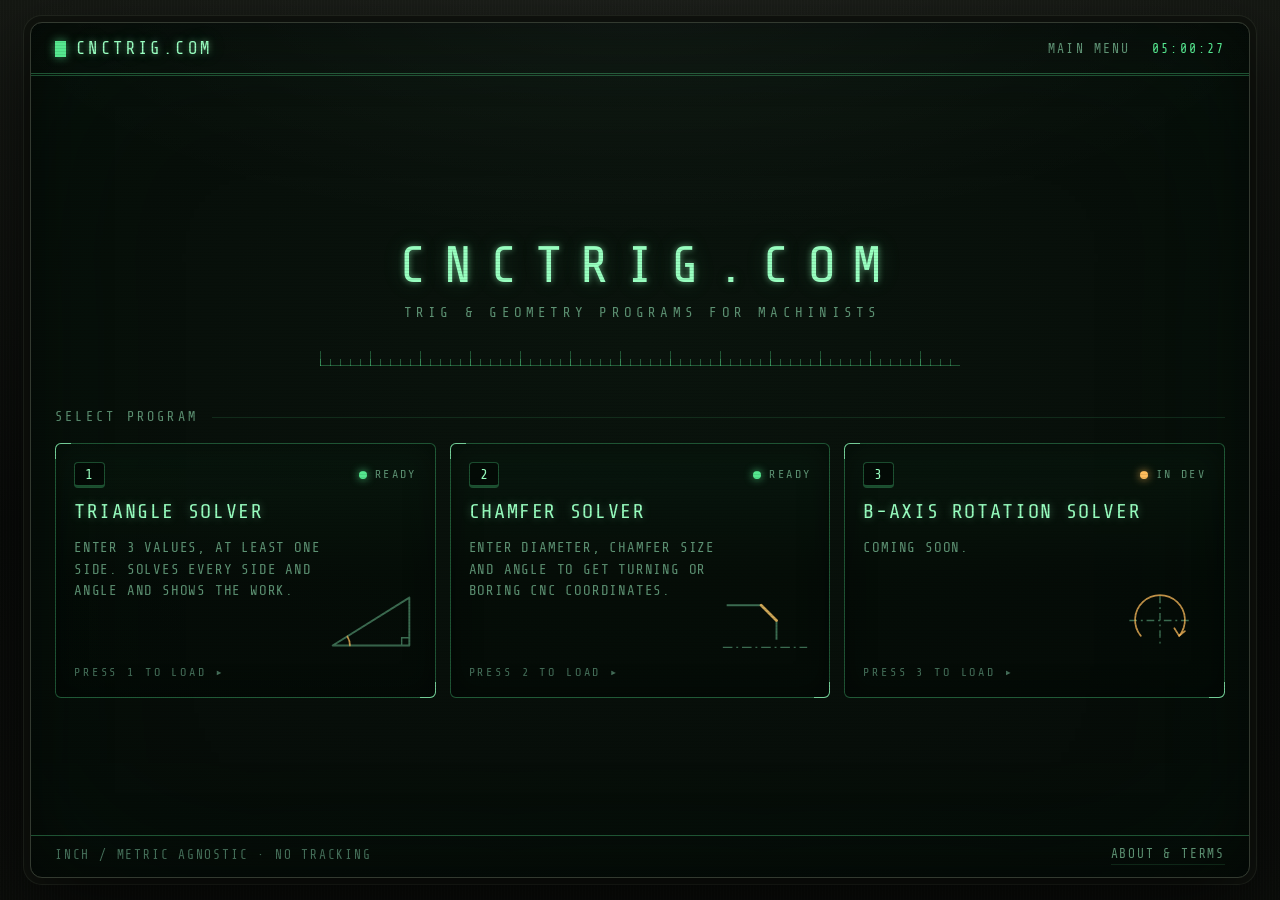
==== commit d590a4be: "Remove fake READY status and clarify color-key legend The footer READY indicator with blinking curso" ====
--- a/index.html
+++ b/index.html
@@ -81,11 +81,8 @@
       </main>
 
       <footer class="term-status">
-        <span class="status-ready">READY<span class="cursor" aria-hidden="true"></span></span>
-        <nav class="status-links" aria-label="FOOTER">
-          <span class="status-note">INCH / METRIC AGNOSTIC &middot; NO TRACKING</span>
-          <a href="about-terms.html">ABOUT &amp; TERMS</a>
-        </nav>
+        <span class="status-note">INCH / METRIC AGNOSTIC &middot; NO TRACKING</span>
+        <a href="about-terms.html">ABOUT &amp; TERMS</a>
       </footer>
     </div>
 
--- a/styles.css
+++ b/styles.css
@@ -236,34 +236,6 @@
   font-size: 0.8rem;
   letter-spacing: 0.14em;
   border-top: 1px solid var(--line);
-}
-
-.status-ready {
-  color: var(--ph);
-}
-
-.cursor {
-  display: inline-block;
-  width: 0.55em;
-  height: 1em;
-  margin-left: 0.5em;
-  vertical-align: text-bottom;
-  background: var(--ph);
-  box-shadow: 0 0 8px rgba(85, 232, 143, 0.6);
-  animation: blink 1.1s steps(1) infinite;
-}
-
-@keyframes blink {
-  50% {
-    opacity: 0;
-  }
-}
-
-.status-links {
-  display: flex;
-  flex-wrap: wrap;
-  gap: 6px 18px;
-  align-items: center;
 }
 
 .status-note {
@@ -867,36 +839,19 @@
 }
 
 .io-legend {
-  display: flex;
-  flex-wrap: wrap;
-  gap: 8px 18px;
   margin: 10px 0 0;
   color: #45705a;
-  font-size: 0.72rem;
-  letter-spacing: 0.18em;
-}
-
-.io-chip {
-  display: inline-flex;
-  gap: 7px;
-  align-items: center;
-}
-
-.io-chip::before {
-  width: 9px;
-  height: 9px;
-  content: "";
-  border: 1px solid;
-}
-
-.io-entered::before {
-  border-color: rgba(111, 219, 235, 0.7);
-  background: rgba(111, 219, 235, 0.25);
-}
-
-.io-calculated::before {
-  border-color: rgba(255, 190, 92, 0.7);
-  background: rgba(255, 190, 92, 0.25);
+  font-size: 0.74rem;
+  letter-spacing: 0.14em;
+  line-height: 1.6;
+}
+
+.io-cyan {
+  color: var(--cyan);
+}
+
+.io-amber {
+  color: var(--amber);
 }
 
 /* --------------------------------------------------------------------------
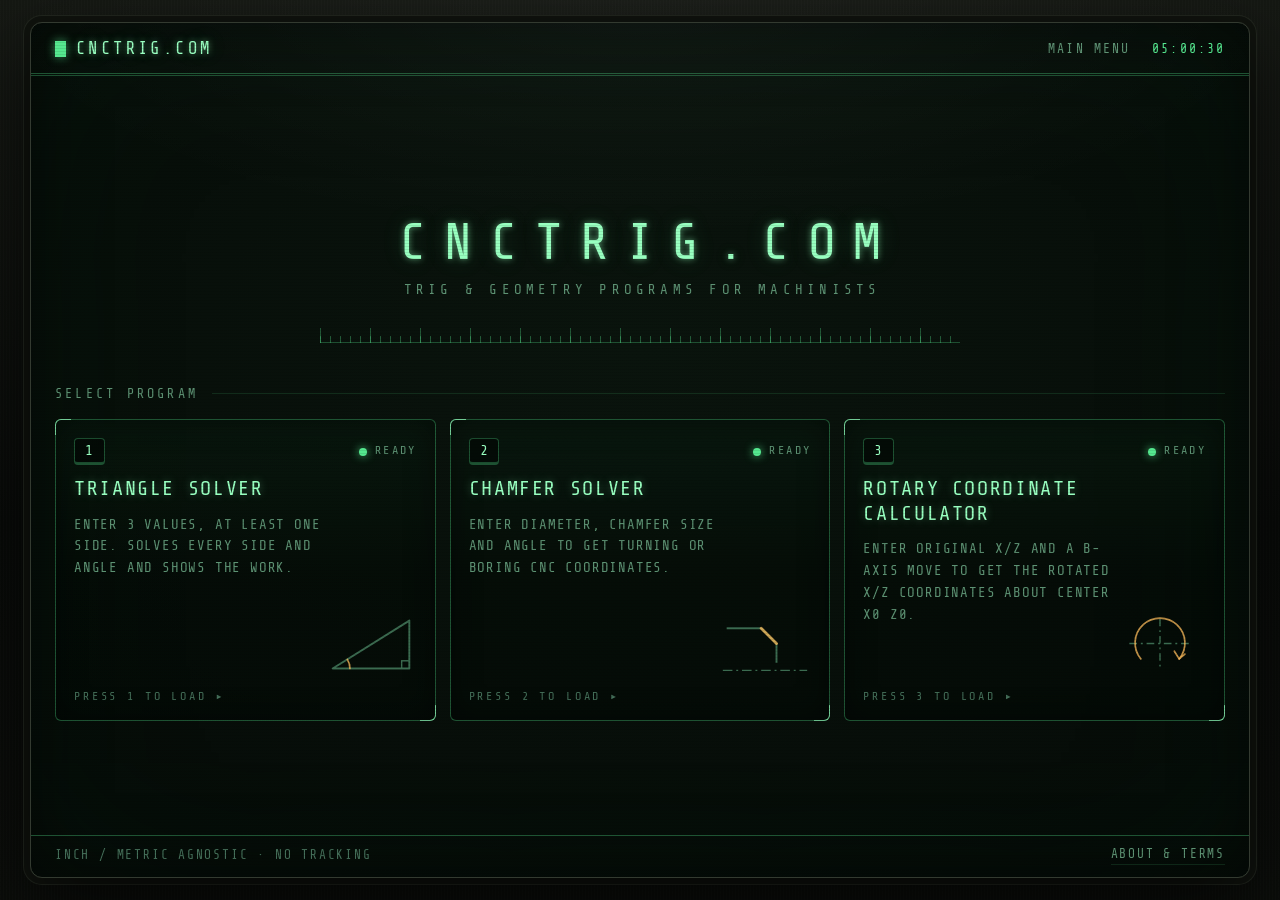
==== commit e3d01023: "Add rotary coordinate calculator" ====
--- a/index.html
+++ b/index.html
@@ -64,10 +64,10 @@
             <a class="calculator-card" href="calculators/b-axis-rotation.html" data-hotkey="3">
               <span class="card-head">
                 <span class="card-index">3</span>
-                <span class="card-status"><span class="led led-dev" aria-hidden="true"></span>IN DEV</span>
+                <span class="card-status"><span class="led" aria-hidden="true"></span>READY</span>
               </span>
-              <span class="card-title">B-AXIS ROTATION SOLVER</span>
-              <span class="card-copy">COMING SOON.</span>
+              <span class="card-title">ROTARY COORDINATE CALCULATOR</span>
+              <span class="card-copy">ENTER ORIGINAL X/Z AND A B-AXIS MOVE TO GET THE ROTATED X/Z COORDINATES ABOUT CENTER X0 Z0.</span>
               <svg class="card-icon" viewBox="0 0 96 68" aria-hidden="true">
                 <path d="M48 8 V60" fill="none" stroke="currentColor" stroke-width="1.5" stroke-dasharray="8 4 2 4"/>
                 <path d="M16 34 H80" fill="none" stroke="currentColor" stroke-width="1.5" stroke-dasharray="8 4 2 4"/>
--- a/styles.css
+++ b/styles.css
@@ -413,18 +413,6 @@
   border-radius: 50%;
   background: var(--ph);
   box-shadow: 0 0 9px rgba(85, 232, 143, 0.85);
-}
-
-.led-dev {
-  background: var(--amber);
-  box-shadow: 0 0 9px rgba(255, 190, 92, 0.8);
-  animation: led-pulse 2.4s ease-in-out infinite;
-}
-
-@keyframes led-pulse {
-  50% {
-    opacity: 0.35;
-  }
 }
 
 .card-title {
@@ -1283,51 +1271,302 @@
 }
 
 /* ==========================================================================
-   placeholder page (b-axis)
+   rotary coordinate calculator
    ========================================================================== */
 
-.placeholder-main {
+.rotary-workspace {
+  grid-template-columns: minmax(360px, 1.08fr) minmax(330px, 0.92fr);
+}
+
+.rotary-svg {
+  min-height: 330px;
+}
+
+#rotary-axis-arrow path {
+  fill: var(--ph);
+}
+
+#rotary-angle-arrow path,
+#rotary-arc-arrow path {
+  fill: var(--amber);
+}
+
+.rotary-axis {
+  stroke: rgba(85, 232, 143, 0.48);
+  stroke-width: 1.7;
+  stroke-dasharray: 12 5 3 5;
+}
+
+.rotary-axis-label,
+.rotary-direction-key text,
+.rotary-center text,
+.rotary-point-label,
+.rotary-angle-label {
+  font-family: var(--font-mono);
+  letter-spacing: 0.04em;
+  paint-order: stroke;
+  stroke: rgba(3, 8, 5, 0.92);
+  text-transform: uppercase;
+}
+
+.rotary-axis-label {
+  fill: var(--ph);
+  font-size: 18px;
+  stroke-width: 4px;
+}
+
+.rotary-axis-label-negative {
+  fill: var(--dim);
+  text-anchor: end;
+}
+
+.rotary-direction-key text {
+  fill: var(--dim);
+  font-size: 15px;
+  text-anchor: middle;
+  stroke-width: 4px;
+}
+
+.rotary-direction-arrow {
+  fill: none;
+  stroke: var(--amber);
+  stroke-width: 2;
+  stroke-linecap: round;
+}
+
+.rotary-orbit {
+  fill: none;
+  stroke: rgba(85, 232, 143, 0.2);
+  stroke-width: 1.5;
+  stroke-dasharray: 7 8;
+}
+
+.rotary-radius {
+  stroke-width: 2.3;
+  stroke-linecap: round;
+}
+
+.rotary-original-radius {
+  stroke: var(--cyan);
+  stroke-dasharray: 8 6;
+}
+
+.rotary-new-radius {
+  stroke: var(--amber);
+  filter: drop-shadow(0 0 5px rgba(255, 190, 92, 0.25));
+}
+
+.rotary-angle-arc {
+  fill: none;
+  stroke: var(--amber);
+  stroke-width: 3;
+  stroke-linecap: round;
+  filter: drop-shadow(0 0 5px rgba(255, 190, 92, 0.25));
+}
+
+.rotary-angle-label {
+  fill: var(--amber-bright);
+  font-size: 17px;
+  text-anchor: middle;
+  dominant-baseline: middle;
+  stroke-width: 5px;
+}
+
+.rotary-center circle {
+  fill: #03100a;
+  stroke: var(--ph-bright);
+  stroke-width: 2;
+  filter: drop-shadow(0 0 5px rgba(85, 232, 143, 0.4));
+}
+
+.rotary-center line {
+  stroke: var(--ph-bright);
+  stroke-width: 1.5;
+}
+
+.rotary-center-leader {
+  fill: none;
+  stroke: var(--dim);
+  stroke-width: 1.4;
+  stroke-dasharray: 5 5;
+  stroke-linecap: round;
+  stroke-linejoin: round;
+}
+
+.rotary-center text {
+  fill: var(--dim);
+  font-size: 14px;
+  stroke-width: 4px;
+}
+
+.rotary-point {
+  stroke-width: 3;
+}
+
+.rotary-original-point {
+  fill: #03100a;
+  stroke: var(--cyan-bright);
+  filter: drop-shadow(0 0 6px rgba(111, 219, 235, 0.5));
+}
+
+.rotary-new-point {
+  fill: var(--amber-bright);
+  stroke: rgba(3, 8, 5, 0.92);
+  filter: drop-shadow(0 0 7px rgba(255, 190, 92, 0.55));
+}
+
+.rotary-point-label {
+  font-size: 16px;
+  text-anchor: middle;
+  dominant-baseline: middle;
+  stroke-width: 5px;
+}
+
+.rotary-original-label {
+  fill: var(--cyan-bright);
+}
+
+.rotary-new-label {
+  fill: var(--amber-bright);
+}
+
+.rotary-diagram-legend {
+  display: flex;
+  flex-wrap: wrap;
+  gap: 7px 24px;
+  align-items: center;
+  padding: 9px 13px 10px;
+  color: var(--dim);
+  font-size: 0.72rem;
+  letter-spacing: 0.13em;
+  border-top: 1px solid var(--faint);
+}
+
+.rotary-diagram-legend span {
+  display: inline-flex;
+  gap: 8px;
+  align-items: center;
+}
+
+.rotary-legend-line {
+  display: inline-block;
+  width: 28px;
+  height: 0;
+  border-top: 2px solid;
+}
+
+.rotary-legend-original {
+  border-color: var(--cyan);
+  border-top-style: dashed;
+}
+
+.rotary-legend-new {
+  border-color: var(--amber);
+}
+
+.rotary-controls .value-field {
+  grid-template-columns: 52px minmax(0, 1fr);
+}
+
+.rotary-controls .value-field label {
+  font-size: 1rem;
+}
+
+.rotary-input-group {
+  padding-bottom: 8px;
+}
+
+.rotary-controls input[aria-invalid="true"] {
+  border-color: var(--alarm);
+  box-shadow: inset 0 2px 10px rgba(0, 0, 0, 0.55), 0 0 10px rgba(255, 133, 112, 0.16);
+}
+
+.rotary-results {
+  padding: 13px 14px 12px;
+  margin-top: 14px;
+  background: rgba(0, 0, 0, 0.3);
+  border: 1px solid var(--line);
+  border-radius: var(--radius);
+}
+
+.rotary-results h2 {
+  margin-bottom: 10px;
+  color: var(--dim);
+  font-size: 0.78rem;
+  font-weight: 400;
+  letter-spacing: 0.22em;
+}
+
+.rotary-primary-results {
   display: grid;
-  place-items: center;
-}
-
-.placeholder-panel {
-  position: relative;
-  width: min(640px, 100%);
-  padding: 30px 30px 26px;
-  text-align: center;
-  background:
-    linear-gradient(180deg, rgba(85, 232, 143, 0.05), rgba(85, 232, 143, 0.008) 52%),
-    rgba(3, 8, 5, 0.55);
-  border: 1px solid var(--line);
-  border-radius: 6px;
-  box-shadow: inset 0 0 30px rgba(0, 0, 0, 0.45);
-}
-
-.placeholder-panel::before,
-.placeholder-panel::after {
-  position: absolute;
-  width: 15px;
-  height: 15px;
-  content: "";
-  border: 1px solid var(--line-strong);
-  pointer-events: none;
-}
-
-.placeholder-panel::before {
-  top: -1px;
-  left: -1px;
-  border-right: none;
-  border-bottom: none;
-  border-top-left-radius: 6px;
-}
-
-.placeholder-panel::after {
-  right: -1px;
-  bottom: -1px;
-  border-top: none;
-  border-left: none;
-  border-bottom-right-radius: 6px;
+  grid-template-columns: 1fr 1fr;
+  gap: 8px;
+}
+
+.rotary-output-card {
+  min-width: 0;
+  padding: 11px 13px 12px;
+  background: rgba(0, 0, 0, 0.43);
+  border: 1px solid rgba(255, 190, 92, 0.4);
+  border-radius: 3px;
+}
+
+.rotary-output-card span,
+.rotary-secondary-result span {
+  display: block;
+  color: var(--dim);
+  font-size: 0.74rem;
+  letter-spacing: 0.16em;
+}
+
+.rotary-output-card output,
+.rotary-secondary-result output {
+  display: block;
+  overflow-wrap: anywhere;
+  color: var(--amber-bright);
+  font-size: 1.45rem;
+  line-height: 1.35;
+  text-transform: none;
+  text-shadow: var(--glow-amber);
+  cursor: text;
+  user-select: all;
+}
+
+.rotary-output-card output:focus-visible,
+.rotary-secondary-result output:focus-visible {
+  outline: 2px solid rgba(255, 216, 143, 0.55);
+  outline-offset: 3px;
+}
+
+.rotary-secondary-result {
+  display: flex;
+  flex-wrap: wrap;
+  gap: 8px 16px;
+  align-items: baseline;
+  justify-content: space-between;
+  padding: 9px 13px;
+  margin-top: 8px;
+  background: rgba(0, 0, 0, 0.25);
+  border: 1px solid var(--faint);
+  border-radius: 3px;
+}
+
+.rotary-secondary-result output {
+  color: var(--text);
+  font-size: 1.05rem;
+  text-shadow: none;
+}
+
+.rotary-buttons {
+  margin-top: 15px;
+}
+
+.rotary-machine-note {
+  margin: 13px 0 0;
+  color: #45705a;
+  font-size: 0.72rem;
+  letter-spacing: 0.1em;
+  line-height: 1.5;
 }
 
 .eyebrow {
@@ -1337,25 +1576,6 @@
   font-weight: 400;
   letter-spacing: 0.24em;
   text-transform: uppercase;
-}
-
-.placeholder-panel h1 {
-  margin-bottom: 14px;
-  color: var(--ph-bright);
-  font-size: 1.5rem;
-  font-weight: 400;
-  letter-spacing: 0.12em;
-  text-shadow: var(--glow-text);
-}
-
-.placeholder-copy {
-  display: inline-flex;
-  gap: 10px;
-  align-items: center;
-  margin-bottom: 22px;
-  color: var(--dim);
-  font-size: 0.9rem;
-  letter-spacing: 0.14em;
 }
 
 /* ==========================================================================
@@ -1506,6 +1726,14 @@
     min-height: 280px;
   }
 
+  .rotary-svg {
+    min-height: 280px;
+  }
+
+  .rotary-primary-results {
+    grid-template-columns: 1fr;
+  }
+
   .triangle-side-label,
   .triangle-vertex-label {
     font-size: 24px;
